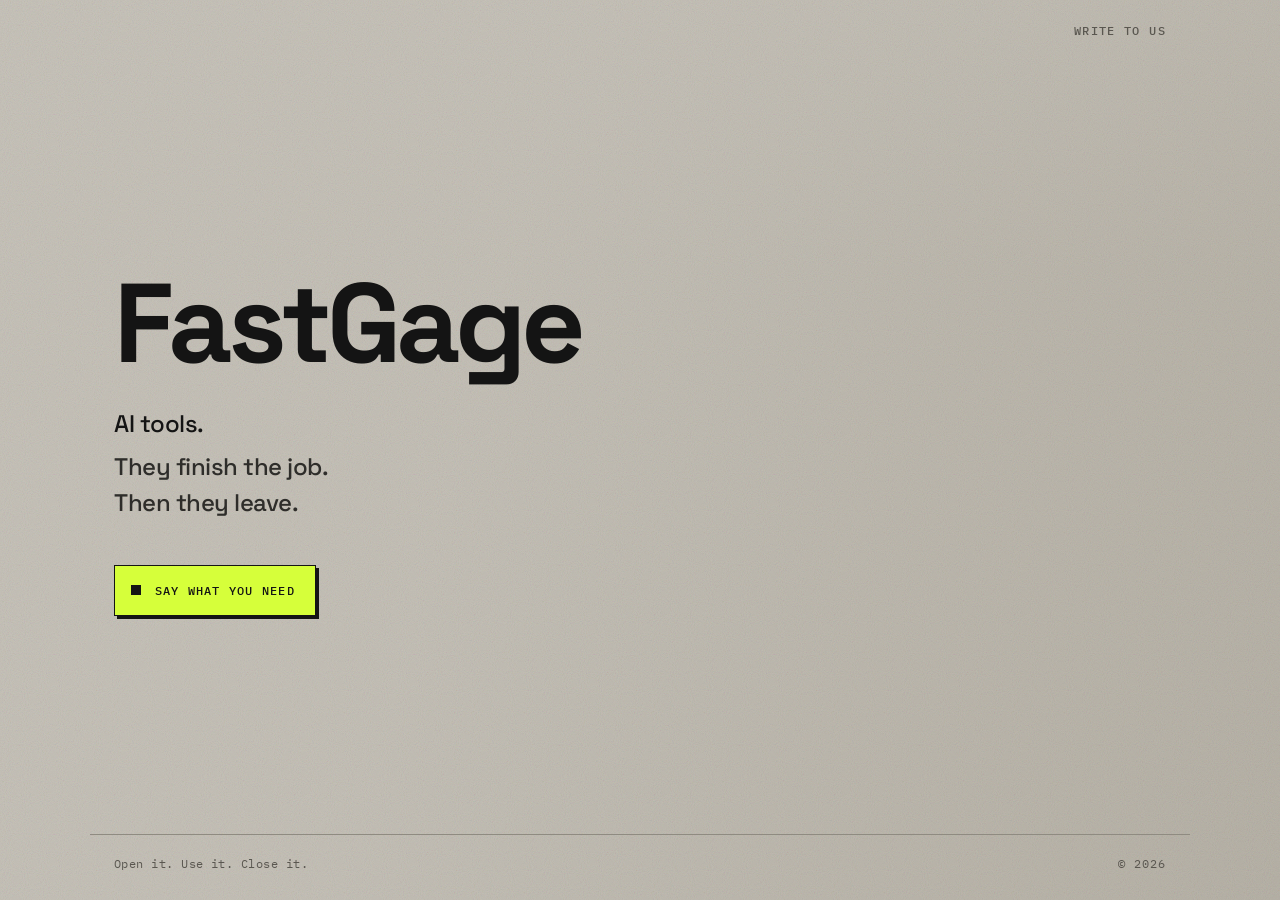
==== index.html @ d04b314b "Launch FastGage studio site for GitHub Pages. Co-authored-by: Cursor <cursoragent@cursor.com>" ====
<!DOCTYPE html>
<html lang="en">
<head>
  <meta charset="UTF-8">
  <meta name="viewport" content="width=device-width, initial-scale=1.0">
  <title>FastGage</title>
  <meta name="description" content="FastGage — AI tools that finish the job, then leave.">
  <link rel="preconnect" href="https://fonts.googleapis.com">
  <link rel="preconnect" href="https://fonts.gstatic.com" crossorigin>
  <link href="https://fonts.googleapis.com/css2?family=IBM+Plex+Mono:wght@400;500&family=Space+Grotesk:wght@500;600;700&display=swap" rel="stylesheet">
  <link rel="stylesheet" href="style.css">
</head>
<body class="home">
  <div class="hero-plane" aria-hidden="true">
    <img
      src="https://images.unsplash.com/photo-1504917595217-d4dc5ebe6122?auto=format&fit=crop&w=2000&q=80"
      alt=""
      width="2000"
      height="1333"
    >
  </div>
  <div class="grain" aria-hidden="true"></div>

  <header class="top">
    <a class="mail" href="mailto:hello@fastgage.co">Write to us</a>
  </header>

  <main class="stage">
    <h1 class="brand-hero" aria-label="FastGage">FastGage</h1>
    <p class="line">AI tools.</p>
    <p class="line sub">They finish the job. Then they leave.</p>
    <a class="action" href="mailto:hello@fastgage.co">
      <span class="action-mark" aria-hidden="true"></span>
      Say what you need
    </a>
  </main>

  <footer class="foot">
    <p>Open it. Use it. Close it.</p>
    <span class="year">&copy; 2026</span>
  </footer>
</body>
</html>
---- style.css ----
:root {
  --bg: #c9c5bc;
  --bg-deep: #b8b3a8;
  --ink: #141414;
  --ink-soft: #2e2d2a;
  --muted: #5a5750;
  --line: #8f8b81;
  --fluoro: #d6ff3a;
  --fluoro-ink: #141414;
  --max: 1100px;
  --display: "Space Grotesk", "Avenir Next", "Segoe UI", sans-serif;
  --mono: "IBM Plex Mono", "SF Mono", Consolas, monospace;
}

* { box-sizing: border-box; }

html { scroll-behavior: smooth; }

body {
  margin: 0;
  min-height: 100vh;
  background: var(--bg);
  color: var(--ink);
  font-family: var(--display);
  font-size: 17px;
  line-height: 1.5;
  -webkit-font-smoothing: antialiased;
  position: relative;
}

/* ---------- home: bleached workshop plane (industrial light) ---------- */
.home {
  display: flex;
  flex-direction: column;
  min-height: 100vh;
}

.hero-plane {
  position: fixed;
  inset: 0;
  z-index: -2;
  overflow: hidden;
  background: var(--bg-deep);
}

.hero-plane img {
  width: 100%;
  height: 100%;
  object-fit: cover;
  object-position: center 35%;
  display: block;
  filter: grayscale(0.55) contrast(0.95) brightness(1.35) saturate(0.4);
  transform: scale(1.04);
  animation: slow-push 28s ease-in-out infinite alternate;
}

.hero-plane::after {
  content: "";
  position: absolute;
  inset: 0;
  background:
    linear-gradient(105deg, rgba(201, 197, 188, 0.92) 0%, rgba(201, 197, 188, 0.78) 38%, rgba(201, 197, 188, 0.35) 68%, rgba(184, 179, 168, 0.45) 100%),
    linear-gradient(180deg, rgba(201, 197, 188, 0.4) 0%, transparent 30%, rgba(184, 179, 168, 0.55) 100%);
  pointer-events: none;
}

@keyframes slow-push {
  from { transform: scale(1.04) translate(0, 0); }
  to { transform: scale(1.09) translate(-1%, 0.5%); }
}

.grain {
  position: fixed;
  inset: 0;
  z-index: -1;
  opacity: 0.2;
  pointer-events: none;
  mix-blend-mode: multiply;
  background-image: url("data:image/svg+xml,%3Csvg viewBox='0 0 200 200' xmlns='http://www.w3.org/2000/svg'%3E%3Cfilter id='n'%3E%3CfeTurbulence type='fractalNoise' baseFrequency='0.85' numOctaves='4' stitchTiles='stitch'/%3E%3C/filter%3E%3Crect width='100%25' height='100%25' filter='url(%23n)'/%3E%3C/svg%3E");
  background-size: 180px 180px;
  animation: grain-shift 8s steps(6) infinite;
}

@keyframes grain-shift {
  0% { transform: translate(0, 0); }
  25% { transform: translate(-1.5%, 1%); }
  50% { transform: translate(1%, -1.5%); }
  75% { transform: translate(-0.5%, 0.5%); }
  100% { transform: translate(0, 0); }
}

a { color: inherit; }

/* ---------- home top ---------- */
.top {
  max-width: var(--max);
  margin: 0 auto;
  width: 100%;
  padding: 1.35rem 1.5rem 0;
  display: flex;
  justify-content: flex-end;
}

.mail {
  font-family: var(--mono);
  font-size: 0.72rem;
  font-weight: 500;
  letter-spacing: 0.12em;
  text-transform: uppercase;
  text-decoration: none;
  color: var(--muted);
  border-bottom: 1px solid transparent;
  transition: color 0.2s, border-color 0.2s;
  opacity: 0;
  animation: rise 0.7s ease 0.15s forwards;
}

.mail:hover {
  color: var(--ink);
  border-color: var(--ink);
}

/* ---------- home stage ---------- */
.stage {
  max-width: var(--max);
  margin: 0 auto;
  width: 100%;
  padding: 4rem 1.5rem 3rem;
  flex: 1;
  display: flex;
  flex-direction: column;
  justify-content: center;
}

.brand-hero {
  margin: 0 0 2rem;
  font-size: clamp(3.6rem, 11vw, 7rem);
  font-weight: 700;
  letter-spacing: -0.045em;
  line-height: 0.9;
  color: var(--ink);
  opacity: 0;
  animation: rise 0.8s ease 0.05s forwards;
}

.line {
  margin: 0;
  font-size: clamp(1.15rem, 2.4vw, 1.5rem);
  font-weight: 500;
  letter-spacing: -0.02em;
  color: var(--ink);
  max-width: 18ch;
  opacity: 0;
  animation: rise 0.75s ease 0.28s forwards;
}

.line.sub {
  margin-top: 0.4rem;
  color: var(--ink-soft);
  animation-delay: 0.4s;
}

.action {
  margin-top: 2.75rem;
  display: inline-flex;
  align-items: center;
  gap: 0.85rem;
  align-self: flex-start;
  text-decoration: none;
  font-family: var(--mono);
  font-size: 0.78rem;
  font-weight: 500;
  letter-spacing: 0.1em;
  text-transform: uppercase;
  color: var(--fluoro-ink);
  background: var(--fluoro);
  padding: 0.95rem 1.25rem 0.95rem 1rem;
  border: 1px solid var(--ink);
  box-shadow: 3px 3px 0 var(--ink);
  transition: transform 0.18s ease, box-shadow 0.18s ease;
  opacity: 0;
  animation: rise 0.75s ease 0.55s forwards;
}

.action:hover {
  transform: translate(-2px, -2px);
  box-shadow: 5px 5px 0 var(--ink);
}

.action:active {
  transform: translate(1px, 1px);
  box-shadow: 1px 1px 0 var(--ink);
}

.action-mark {
  width: 10px;
  height: 10px;
  background: var(--fluoro-ink);
  flex-shrink: 0;
  animation: blink 1.6s steps(1) infinite;
}

@keyframes blink {
  0%, 100% { opacity: 1; }
  50% { opacity: 0; }
}

@keyframes rise {
  from {
    opacity: 0;
    transform: translateY(14px);
  }
  to {
    opacity: 1;
    transform: translateY(0);
  }
}

/* ---------- home footer ---------- */
.foot {
  max-width: var(--max);
  margin: 0 auto;
  width: 100%;
  padding: 1.25rem 1.5rem 1.75rem;
  display: flex;
  justify-content: space-between;
  align-items: baseline;
  gap: 1rem;
  flex-wrap: wrap;
  border-top: 1px solid var(--line);
  opacity: 0;
  animation: rise 0.7s ease 0.7s forwards;
}

.foot p {
  margin: 0;
  font-family: var(--mono);
  font-size: 0.72rem;
  letter-spacing: 0.04em;
  color: var(--muted);
  max-width: 42ch;
}

.foot .year {
  font-family: var(--mono);
  font-size: 0.72rem;
  color: var(--muted);
  letter-spacing: 0.08em;
}

/* ---------- utility / prose pages ---------- */
body:not(.home) {
  display: flex;
  flex-direction: column;
  min-height: 100vh;
}

body:not(.home)::before {
  content: "";
  position: fixed;
  inset: 0;
  z-index: -2;
  background:
    linear-gradient(165deg, #d2cec5 0%, var(--bg) 42%, var(--bg-deep) 100%),
    repeating-linear-gradient(
      90deg,
      transparent 0,
      transparent 47px,
      #00000006 47px,
      #00000006 48px
    );
  pointer-events: none;
}

body:not(.home) .grain {
  opacity: 0.16;
}

.site-bar {
  max-width: var(--max);
  margin: 0 auto;
  width: 100%;
  padding: 1.25rem 1.5rem;
  display: flex;
  justify-content: space-between;
  align-items: center;
  border-bottom: 1px solid var(--line);
}

.site-bar .brand {
  font-family: var(--display);
  font-weight: 700;
  font-size: 1.15rem;
  letter-spacing: -0.03em;
  text-decoration: none;
  color: var(--ink);
}

.site-bar nav {
  display: flex;
  gap: 1.25rem;
  align-items: center;
}

.site-bar nav a {
  font-family: var(--mono);
  font-size: 0.7rem;
  letter-spacing: 0.1em;
  text-transform: uppercase;
  text-decoration: none;
  color: var(--muted);
}

.site-bar nav a:hover { color: var(--ink); }

.site-bar nav a.cta {
  background: var(--fluoro);
  color: var(--fluoro-ink);
  padding: 0.5rem 0.75rem;
  border: 1px solid var(--ink);
}

main.page {
  max-width: 720px;
  width: 100%;
  margin: 0 auto;
  padding: 3rem 1.5rem 4rem;
  flex: 1;
}

.prose h1 {
  margin: 0 0 0.5rem;
  font-size: clamp(2rem, 4vw, 2.75rem);
  letter-spacing: -0.035em;
  line-height: 1.05;
  font-weight: 700;
  color: var(--ink);
}

.prose .kicker {
  font-family: var(--mono);
  font-size: 0.68rem;
  letter-spacing: 0.14em;
  text-transform: uppercase;
  color: var(--muted);
  margin: 0 0 0.75rem;
}

.prose .meta {
  font-family: var(--mono);
  font-size: 0.75rem;
  color: var(--muted);
  margin: 0 0 2rem;
}

.prose h2 {
  margin: 2.25rem 0 0.75rem;
  font-size: 1.15rem;
  letter-spacing: -0.02em;
  font-weight: 600;
  color: var(--ink);
}

.prose p,
.prose li {
  color: var(--ink-soft);
  margin: 0 0 1rem;
}

.prose ul {
  padding-left: 1.15rem;
  margin: 0 0 1rem;
}

.prose li { margin-bottom: 0.45rem; }
.prose li strong { color: var(--ink); font-weight: 600; }
.prose a { color: var(--ink); text-decoration-thickness: 1px; text-underline-offset: 3px; }
.prose a:hover { background: var(--fluoro); }

.page-foot {
  max-width: var(--max);
  margin: 0 auto;
  width: 100%;
  padding: 1.25rem 1.5rem 1.75rem;
  border-top: 1px solid var(--line);
  display: flex;
  justify-content: space-between;
  gap: 1rem;
  flex-wrap: wrap;
  font-family: var(--mono);
  font-size: 0.7rem;
  letter-spacing: 0.06em;
  color: var(--muted);
}

.page-foot a {
  color: var(--muted);
  text-decoration: none;
  margin-left: 1rem;
}

.page-foot a:hover { color: var(--ink); }

.page-foot .foot-brand {
  font-family: var(--display);
  font-weight: 700;
  letter-spacing: -0.02em;
  color: var(--ink);
  text-transform: none;
  font-size: 0.9rem;
}

.lean-hero {
  padding: 2rem 0 1rem;
}

.lean-hero .kicker {
  font-family: var(--mono);
  font-size: 0.68rem;
  letter-spacing: 0.14em;
  text-transform: uppercase;
  color: var(--muted);
  margin: 0 0 0.75rem;
}

.lean-hero h1 {
  margin: 0 0 1rem;
  font-size: clamp(2.2rem, 5vw, 3.2rem);
  letter-spacing: -0.04em;
  line-height: 1.05;
  color: var(--ink);
}

.lean-hero p {
  margin: 0 0 1.75rem;
  color: var(--ink-soft);
  max-width: 36ch;
  font-size: 1.1rem;
}

.lean-hero .action,
body:not(.home) .action {
  margin-top: 0;
  color: var(--fluoro-ink);
}

/* ---------- responsive ---------- */
@media (max-width: 720px) {
  .stage {
    padding: 3rem 1.5rem 2.5rem;
  }

  .brand-hero {
    margin-bottom: 1.5rem;
  }

  .action {
    margin-top: 2rem;
  }

  .site-bar {
    flex-wrap: wrap;
    gap: 0.75rem;
  }

  .site-bar nav {
    gap: 0.85rem;
  }

  .hero-plane::after {
    background:
      linear-gradient(180deg, rgba(201, 197, 188, 0.88) 0%, rgba(201, 197, 188, 0.7) 45%, rgba(184, 179, 168, 0.5) 100%);
  }
}

@media (prefers-reduced-motion: reduce) {
  .grain,
  .hero-plane img,
  .action-mark,
  .mail,
  .brand-hero,
  .line,
  .action,
  .foot {
    animation: none !important;
    opacity: 1 !important;
    transform: none !important;
  }
}
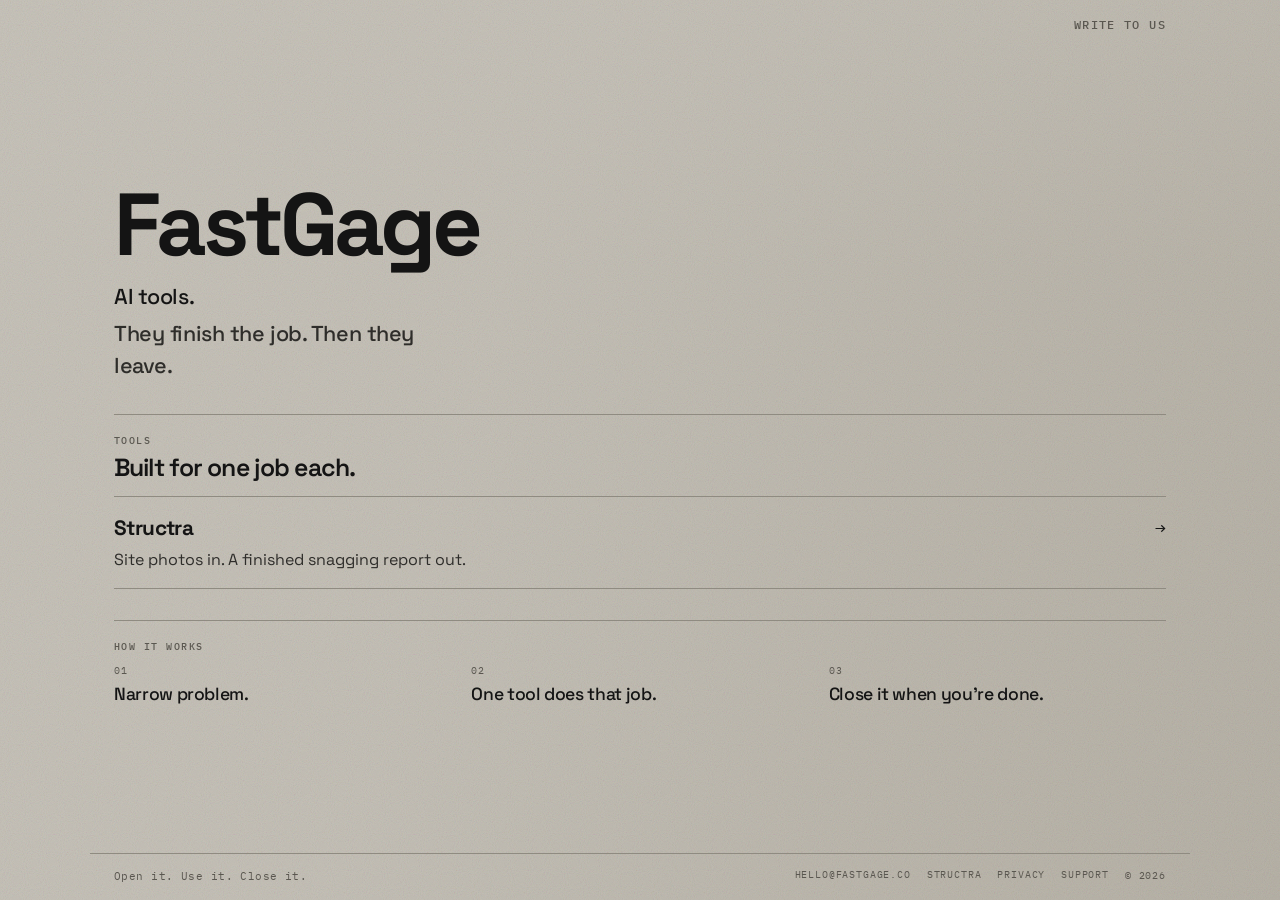
==== commit 6aaf75a3: "Expand FastGage home into a single-viewport studio page. Add Tools and How it works without scrollin" ====
--- a/index.html
+++ b/index.html
@@ -22,22 +22,61 @@
   <div class="grain" aria-hidden="true"></div>
 
   <header class="top">
-    <a class="mail" href="mailto:hello@fastgage.co">Write to us</a>
+    <nav class="top-nav" aria-label="Primary">
+      <a href="mailto:hello@fastgage.co">Write to us</a>
+    </nav>
   </header>
 
-  <main class="stage">
-    <h1 class="brand-hero" aria-label="FastGage">FastGage</h1>
-    <p class="line">AI tools.</p>
-    <p class="line sub">They finish the job. Then they leave.</p>
-    <a class="action" href="mailto:hello@fastgage.co">
-      <span class="action-mark" aria-hidden="true"></span>
-      Say what you need
-    </a>
+  <main class="frame">
+    <section class="intro" aria-label="Introduction">
+      <h1 class="brand-hero" aria-label="FastGage">FastGage</h1>
+      <p class="line">AI tools.</p>
+      <p class="line sub">They finish the job. Then they leave.</p>
+    </section>
+
+    <section class="panel" aria-labelledby="tools-heading">
+      <div class="panel-head">
+        <p class="band-kicker">Tools</p>
+        <h2 id="tools-heading" class="band-title">Built for one job each.</h2>
+      </div>
+      <a class="tool-row" href="structra/">
+        <div class="tool-copy">
+          <span class="tool-name">Structra</span>
+          <span class="tool-desc">Site photos in. A finished snagging report out.</span>
+        </div>
+        <span class="tool-go" aria-hidden="true">→</span>
+      </a>
+    </section>
+
+    <section class="how" aria-labelledby="how-heading">
+      <p class="band-kicker">How it works</p>
+      <h2 id="how-heading" class="visually-hidden">How FastGage works</h2>
+      <ol class="how-list">
+        <li>
+          <span class="how-index">01</span>
+          <span class="how-text">Narrow problem.</span>
+        </li>
+        <li>
+          <span class="how-index">02</span>
+          <span class="how-text">One tool does that job.</span>
+        </li>
+        <li>
+          <span class="how-index">03</span>
+          <span class="how-text">Close it when you’re done.</span>
+        </li>
+      </ol>
+    </section>
   </main>
 
-  <footer class="foot">
-    <p>Open it. Use it. Close it.</p>
-    <span class="year">&copy; 2026</span>
+  <footer class="foot foot-rich">
+    <p class="foot-tag">Open it. Use it. Close it.</p>
+    <div class="foot-links">
+      <a href="mailto:hello@fastgage.co">hello@fastgage.co</a>
+      <a href="structra/">Structra</a>
+      <a href="structra/privacy/">Privacy</a>
+      <a href="structra/support/">Support</a>
+      <span class="year">&copy; 2026</span>
+    </div>
   </footer>
 </body>
 </html>
--- a/style.css
+++ b/style.css
@@ -29,10 +29,19 @@
 }
 
 /* ---------- home: bleached workshop plane (industrial light) ---------- */
+html:has(body.home) {
+  height: 100%;
+  overflow: hidden;
+}
+
 .home {
   display: flex;
   flex-direction: column;
-  min-height: 100vh;
+  height: 100vh;
+  height: 100dvh;
+  max-height: 100vh;
+  max-height: 100dvh;
+  overflow: hidden;
 }
 
 .hero-plane {
@@ -96,12 +105,21 @@
   max-width: var(--max);
   margin: 0 auto;
   width: 100%;
-  padding: 1.35rem 1.5rem 0;
+  flex-shrink: 0;
+  padding: 1rem 1.5rem 0;
   display: flex;
   justify-content: flex-end;
 }
 
-.mail {
+.top-nav {
+  display: flex;
+  align-items: center;
+  gap: 1.35rem;
+  opacity: 0;
+  animation: rise 0.7s ease 0.15s forwards;
+}
+
+.top-nav a {
   font-family: var(--mono);
   font-size: 0.72rem;
   font-weight: 500;
@@ -111,8 +129,23 @@
   color: var(--muted);
   border-bottom: 1px solid transparent;
   transition: color 0.2s, border-color 0.2s;
-  opacity: 0;
-  animation: rise 0.7s ease 0.15s forwards;
+}
+
+.top-nav a:hover {
+  color: var(--ink);
+  border-color: var(--ink);
+}
+
+.mail {
+  font-family: var(--mono);
+  font-size: 0.72rem;
+  font-weight: 500;
+  letter-spacing: 0.12em;
+  text-transform: uppercase;
+  text-decoration: none;
+  color: var(--muted);
+  border-bottom: 1px solid transparent;
+  transition: color 0.2s, border-color 0.2s;
 }
 
 .mail:hover {
@@ -120,21 +153,28 @@
   border-color: var(--ink);
 }
 
-/* ---------- home stage ---------- */
-.stage {
+/* ---------- home frame (single viewport) ---------- */
+.frame {
   max-width: var(--max);
   margin: 0 auto;
   width: 100%;
-  padding: 4rem 1.5rem 3rem;
   flex: 1;
+  min-height: 0;
+  padding: 0.75rem 1.5rem 0.5rem;
   display: flex;
   flex-direction: column;
   justify-content: center;
+  gap: clamp(1rem, 3.5vh, 2.25rem);
+}
+
+.intro {
+  display: flex;
+  flex-direction: column;
 }
 
 .brand-hero {
-  margin: 0 0 2rem;
-  font-size: clamp(3.6rem, 11vw, 7rem);
+  margin: 0 0 clamp(0.65rem, 1.8vh, 1.35rem);
+  font-size: clamp(2.6rem, 8vw, 5.5rem);
   font-weight: 700;
   letter-spacing: -0.045em;
   line-height: 0.9;
@@ -145,17 +185,17 @@
 
 .line {
   margin: 0;
-  font-size: clamp(1.15rem, 2.4vw, 1.5rem);
+  font-size: clamp(1rem, 2vw, 1.35rem);
   font-weight: 500;
   letter-spacing: -0.02em;
   color: var(--ink);
-  max-width: 18ch;
+  max-width: 22ch;
   opacity: 0;
   animation: rise 0.75s ease 0.28s forwards;
 }
 
 .line.sub {
-  margin-top: 0.4rem;
+  margin-top: 0.3rem;
   color: var(--ink-soft);
   animation-delay: 0.4s;
 }
@@ -216,34 +256,183 @@
   }
 }
 
+/* ---------- home panels (fit in one viewport) ---------- */
+.panel {
+  border-top: 1px solid var(--line);
+  padding-top: clamp(0.75rem, 2vh, 1.25rem);
+}
+
+.panel-head {
+  margin-bottom: clamp(0.5rem, 1.5vh, 0.9rem);
+}
+
+.band-kicker {
+  margin: 0 0 0.35rem;
+  font-family: var(--mono);
+  font-size: 0.65rem;
+  font-weight: 500;
+  letter-spacing: 0.14em;
+  text-transform: uppercase;
+  color: var(--muted);
+}
+
+.band-title {
+  margin: 0;
+  font-size: clamp(1.15rem, 2.4vw, 1.55rem);
+  font-weight: 600;
+  letter-spacing: -0.035em;
+  line-height: 1.15;
+  color: var(--ink);
+  max-width: 20ch;
+}
+
+.tool-row {
+  display: flex;
+  align-items: baseline;
+  justify-content: space-between;
+  gap: 1rem;
+  padding: clamp(0.7rem, 1.8vh, 1rem) 0;
+  border-top: 1px solid var(--line);
+  border-bottom: 1px solid var(--line);
+  text-decoration: none;
+  color: inherit;
+  transition: background 0.18s ease, padding 0.18s ease;
+}
+
+.tool-row:hover {
+  background: rgba(214, 255, 58, 0.28);
+  padding-left: 0.65rem;
+  padding-right: 0.65rem;
+}
+
+.tool-copy {
+  display: flex;
+  flex-direction: column;
+  gap: 0.2rem;
+  min-width: 0;
+}
+
+.tool-name {
+  font-size: clamp(1.1rem, 2vw, 1.3rem);
+  font-weight: 700;
+  letter-spacing: -0.03em;
+  color: var(--ink);
+}
+
+.tool-desc {
+  font-size: clamp(0.9rem, 1.6vw, 1rem);
+  color: var(--ink-soft);
+  max-width: 36ch;
+}
+
+.tool-go {
+  font-family: var(--mono);
+  font-size: 1.15rem;
+  color: var(--ink);
+  flex-shrink: 0;
+}
+
+.how {
+  border-top: 1px solid var(--line);
+  padding-top: clamp(0.75rem, 2vh, 1.25rem);
+}
+
+.how-list {
+  list-style: none;
+  margin: 0.55rem 0 0;
+  padding: 0;
+  display: grid;
+  grid-template-columns: repeat(3, minmax(0, 1fr));
+  gap: 0.75rem 1.25rem;
+}
+
+.how-list li {
+  display: flex;
+  flex-direction: column;
+  gap: 0.25rem;
+  min-width: 0;
+}
+
+.how-index {
+  font-family: var(--mono);
+  font-size: 0.65rem;
+  letter-spacing: 0.1em;
+  color: var(--muted);
+}
+
+.how-text {
+  font-size: clamp(0.92rem, 1.6vw, 1.1rem);
+  font-weight: 500;
+  letter-spacing: -0.02em;
+  color: var(--ink);
+  line-height: 1.3;
+}
+
+.visually-hidden {
+  position: absolute;
+  width: 1px;
+  height: 1px;
+  padding: 0;
+  margin: -1px;
+  overflow: hidden;
+  clip: rect(0, 0, 0, 0);
+  white-space: nowrap;
+  border: 0;
+}
+
 /* ---------- home footer ---------- */
 .foot {
   max-width: var(--max);
   margin: 0 auto;
   width: 100%;
-  padding: 1.25rem 1.5rem 1.75rem;
+  flex-shrink: 0;
+  padding: 0.85rem 1.5rem 1rem;
   display: flex;
   justify-content: space-between;
-  align-items: baseline;
-  gap: 1rem;
+  align-items: center;
+  gap: 0.75rem 1.25rem;
   flex-wrap: wrap;
   border-top: 1px solid var(--line);
-  opacity: 0;
-  animation: rise 0.7s ease 0.7s forwards;
-}
-
-.foot p {
+}
+
+.foot-rich {
+  align-items: center;
+}
+
+.foot-tag {
   margin: 0;
   font-family: var(--mono);
-  font-size: 0.72rem;
+  font-size: 0.68rem;
   letter-spacing: 0.04em;
   color: var(--muted);
-  max-width: 42ch;
+}
+
+.foot-links {
+  display: flex;
+  flex-wrap: wrap;
+  align-items: center;
+  gap: 0.65rem 1rem;
+  font-family: var(--mono);
+  font-size: 0.65rem;
+  letter-spacing: 0.08em;
+  text-transform: uppercase;
+}
+
+.foot-links a {
+  color: var(--muted);
+  text-decoration: none;
+  border-bottom: 1px solid transparent;
+  transition: color 0.2s, border-color 0.2s;
+}
+
+.foot-links a:hover {
+  color: var(--ink);
+  border-color: var(--ink);
 }
 
 .foot .year {
   font-family: var(--mono);
-  font-size: 0.72rem;
+  font-size: 0.65rem;
   color: var(--muted);
   letter-spacing: 0.08em;
 }
@@ -446,12 +635,37 @@
 
 /* ---------- responsive ---------- */
 @media (max-width: 720px) {
-  .stage {
-    padding: 3rem 1.5rem 2.5rem;
+  .home {
+    height: 100svh;
+    max-height: 100svh;
+  }
+
+  .frame {
+    gap: 0.85rem;
+    padding: 0.5rem 1.25rem 0.35rem;
   }
 
   .brand-hero {
-    margin-bottom: 1.5rem;
+    font-size: clamp(2.4rem, 12vw, 3.4rem);
+  }
+
+  .how-list {
+    grid-template-columns: 1fr;
+    gap: 0.45rem;
+  }
+
+  .how-list li {
+    flex-direction: row;
+    align-items: baseline;
+    gap: 0.65rem;
+  }
+
+  .foot {
+    padding: 0.7rem 1.25rem 0.85rem;
+  }
+
+  .foot-tag {
+    display: none;
   }
 
   .action {
@@ -470,6 +684,25 @@
   .hero-plane::after {
     background:
       linear-gradient(180deg, rgba(201, 197, 188, 0.88) 0%, rgba(201, 197, 188, 0.7) 45%, rgba(184, 179, 168, 0.5) 100%);
+  }
+}
+
+@media (max-height: 700px) {
+  .brand-hero {
+    font-size: clamp(2.2rem, 7vh, 3.6rem);
+  }
+
+  .band-title {
+    font-size: 1.1rem;
+  }
+
+  .how-list {
+    grid-template-columns: repeat(3, minmax(0, 1fr));
+  }
+
+  .how-list li {
+    flex-direction: column;
+    gap: 0.2rem;
   }
 }
 
@@ -477,6 +710,7 @@
   .grain,
   .hero-plane img,
   .action-mark,
+  .top-nav,
   .mail,
   .brand-hero,
   .line,
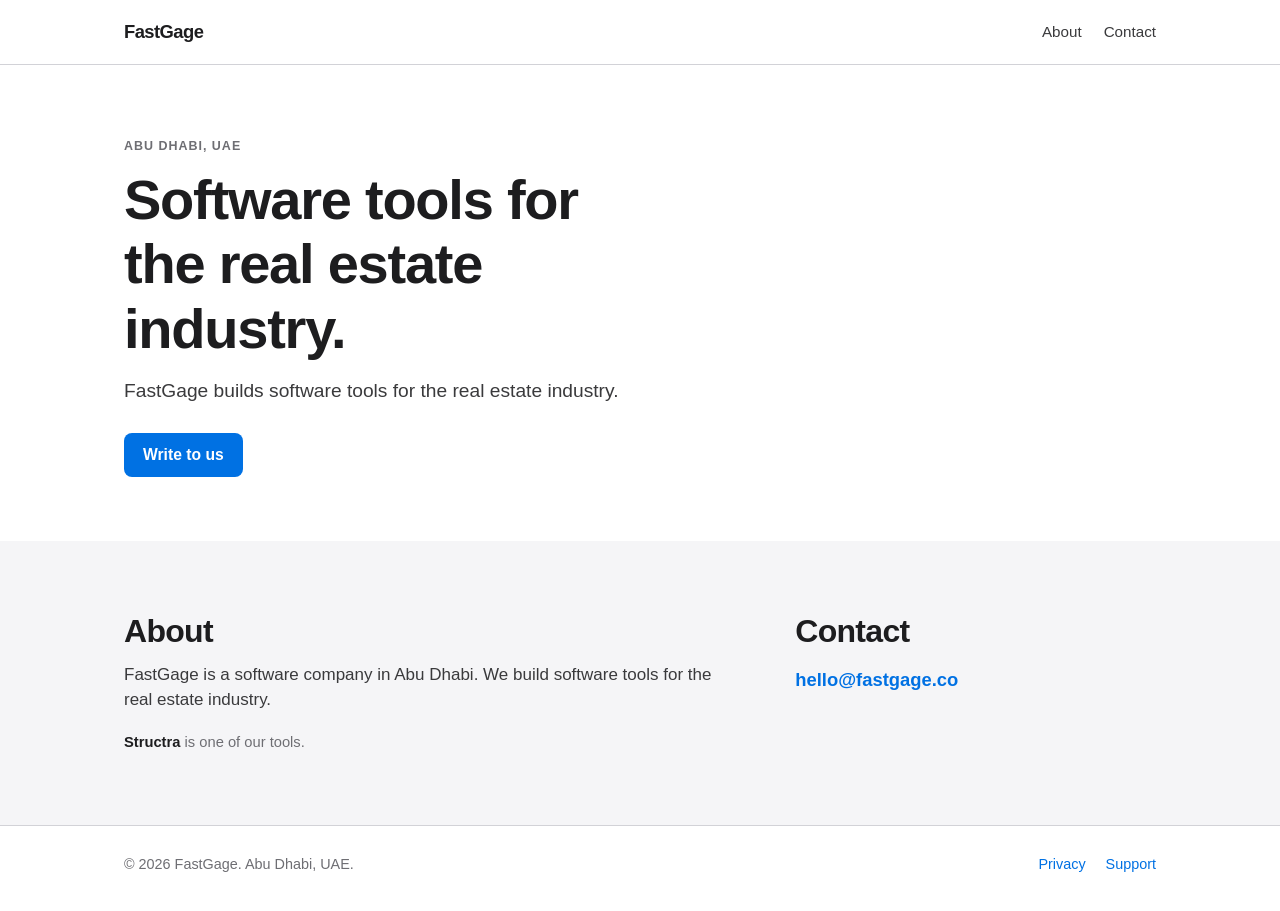
==== commit fa5610a7: "Turn the homepage into a company page for real estate software. The LinkedIn site needs a plain Fast" ====
--- a/index.html
+++ b/index.html
@@ -3,79 +3,67 @@
 <head>
   <meta charset="UTF-8">
   <meta name="viewport" content="width=device-width, initial-scale=1.0">
-  <title>FastGage</title>
-  <meta name="description" content="FastGage — AI tools that finish the job, then leave.">
-  <link rel="preconnect" href="https://fonts.googleapis.com">
-  <link rel="preconnect" href="https://fonts.gstatic.com" crossorigin>
-  <link href="https://fonts.googleapis.com/css2?family=IBM+Plex+Mono:wght@400;500&family=Space+Grotesk:wght@500;600;700&display=swap" rel="stylesheet">
+  <title>FastGage — software for the real estate industry</title>
+  <meta name="description" content="FastGage builds software tools for the real estate industry. Based in Abu Dhabi.">
+  <meta name="theme-color" content="#ffffff">
+  <link rel="canonical" href="https://www.fastgage.co/">
+
+  <meta property="og:type" content="website">
+  <meta property="og:site_name" content="FastGage">
+  <meta property="og:url" content="https://www.fastgage.co/">
+  <meta property="og:title" content="FastGage — software for the real estate industry">
+  <meta property="og:description" content="FastGage builds software tools for the real estate industry. Based in Abu Dhabi.">
+  <meta name="twitter:card" content="summary">
+  <meta name="twitter:title" content="FastGage — software for the real estate industry">
+  <meta name="twitter:description" content="FastGage builds software tools for the real estate industry. Based in Abu Dhabi.">
+
   <link rel="stylesheet" href="style.css">
 </head>
-<body class="home">
-  <div class="hero-plane" aria-hidden="true">
-    <img
-      src="https://images.unsplash.com/photo-1504917595217-d4dc5ebe6122?auto=format&fit=crop&w=2000&q=80"
-      alt=""
-      width="2000"
-      height="1333"
-    >
-  </div>
-  <div class="grain" aria-hidden="true"></div>
-
-  <header class="top">
-    <nav class="top-nav" aria-label="Primary">
-      <a href="mailto:hello@fastgage.co">Write to us</a>
-    </nav>
+<body>
+  <header class="nav">
+    <div class="wrap nav-inner">
+      <a class="logo" href="/">FastGage</a>
+      <nav aria-label="Primary">
+        <a href="#about">About</a>
+        <a href="#contact">Contact</a>
+      </nav>
+    </div>
   </header>
 
-  <main class="frame">
-    <section class="intro" aria-label="Introduction">
-      <h1 class="brand-hero" aria-label="FastGage">FastGage</h1>
-      <p class="line">AI tools.</p>
-      <p class="line sub">They finish the job. Then they leave.</p>
+  <main>
+    <section class="hero">
+      <div class="wrap">
+        <p class="eyebrow">Abu Dhabi, UAE</p>
+        <h1>Software tools for the real estate industry.</h1>
+        <p class="lede">FastGage builds software tools for the real estate industry.</p>
+        <div class="cta-row">
+          <a class="btn btn-primary" href="mailto:hello@fastgage.co">Write to us</a>
+        </div>
+      </div>
     </section>
 
-    <section class="panel" aria-labelledby="tools-heading">
-      <div class="panel-head">
-        <p class="band-kicker">Tools</p>
-        <h2 id="tools-heading" class="band-title">Built for one job each.</h2>
+    <section class="band" id="about" aria-labelledby="about-heading">
+      <div class="wrap split">
+        <div>
+          <h2 id="about-heading">About</h2>
+          <p>FastGage is a software company in Abu Dhabi. We build software tools for the real estate industry.</p>
+          <p class="aside"><a href="structra/">Structra</a> is one of our tools.</p>
+        </div>
+        <div id="contact">
+          <h2>Contact</h2>
+          <a class="mail" href="mailto:hello@fastgage.co">hello@fastgage.co</a>
+        </div>
       </div>
-      <a class="tool-row" href="structra/">
-        <div class="tool-copy">
-          <span class="tool-name">Structra</span>
-          <span class="tool-desc">Site photos in. A finished snagging report out.</span>
-        </div>
-        <span class="tool-go" aria-hidden="true">→</span>
-      </a>
-    </section>
-
-    <section class="how" aria-labelledby="how-heading">
-      <p class="band-kicker">How it works</p>
-      <h2 id="how-heading" class="visually-hidden">How FastGage works</h2>
-      <ol class="how-list">
-        <li>
-          <span class="how-index">01</span>
-          <span class="how-text">Narrow problem.</span>
-        </li>
-        <li>
-          <span class="how-index">02</span>
-          <span class="how-text">One tool does that job.</span>
-        </li>
-        <li>
-          <span class="how-index">03</span>
-          <span class="how-text">Close it when you’re done.</span>
-        </li>
-      </ol>
     </section>
   </main>
 
-  <footer class="foot foot-rich">
-    <p class="foot-tag">Open it. Use it. Close it.</p>
-    <div class="foot-links">
-      <a href="mailto:hello@fastgage.co">hello@fastgage.co</a>
-      <a href="structra/">Structra</a>
-      <a href="structra/privacy/">Privacy</a>
-      <a href="structra/support/">Support</a>
-      <span class="year">&copy; 2026</span>
+  <footer class="site-foot">
+    <div class="wrap foot-inner">
+      <p>&copy; 2026 FastGage. Abu Dhabi, UAE.</p>
+      <nav aria-label="Footer">
+        <a href="structra/privacy/">Privacy</a>
+        <a href="structra/support/">Support</a>
+      </nav>
     </div>
   </footer>
 </body>
--- a/style.css
+++ b/style.css
@@ -1,15 +1,14 @@
 :root {
-  --bg: #c9c5bc;
-  --bg-deep: #b8b3a8;
-  --ink: #141414;
-  --ink-soft: #2e2d2a;
-  --muted: #5a5750;
-  --line: #8f8b81;
-  --fluoro: #d6ff3a;
-  --fluoro-ink: #141414;
-  --max: 1100px;
-  --display: "Space Grotesk", "Avenir Next", "Segoe UI", sans-serif;
-  --mono: "IBM Plex Mono", "SF Mono", Consolas, monospace;
+  --bg: #ffffff;
+  --bg-soft: #f5f5f7;
+  --ink: #1d1d1f;
+  --ink-soft: #3a3a3c;
+  --muted: #6e6e73;
+  --line: #d2d2d7;
+  --tint: #0071e3;
+  --max: 1080px;
+  --sans: -apple-system, BlinkMacSystemFont, "Segoe UI", Helvetica, Arial, sans-serif;
+  --mono: var(--sans);
 }
 
 * { box-sizing: border-box; }
@@ -19,465 +18,252 @@
 body {
   margin: 0;
   min-height: 100vh;
+  display: flex;
+  flex-direction: column;
   background: var(--bg);
   color: var(--ink);
-  font-family: var(--display);
+  font-family: var(--sans);
   font-size: 17px;
   line-height: 1.5;
   -webkit-font-smoothing: antialiased;
-  position: relative;
-}
-
-/* ---------- home: bleached workshop plane (industrial light) ---------- */
-html:has(body.home) {
-  height: 100%;
-  overflow: hidden;
-}
-
-.home {
-  display: flex;
-  flex-direction: column;
-  height: 100vh;
-  height: 100dvh;
-  max-height: 100vh;
-  max-height: 100dvh;
-  overflow: hidden;
-}
-
-.hero-plane {
-  position: fixed;
-  inset: 0;
-  z-index: -2;
-  overflow: hidden;
-  background: var(--bg-deep);
-}
-
-.hero-plane img {
-  width: 100%;
-  height: 100%;
-  object-fit: cover;
-  object-position: center 35%;
-  display: block;
-  filter: grayscale(0.55) contrast(0.95) brightness(1.35) saturate(0.4);
-  transform: scale(1.04);
-  animation: slow-push 28s ease-in-out infinite alternate;
-}
-
-.hero-plane::after {
-  content: "";
-  position: absolute;
-  inset: 0;
-  background:
-    linear-gradient(105deg, rgba(201, 197, 188, 0.92) 0%, rgba(201, 197, 188, 0.78) 38%, rgba(201, 197, 188, 0.35) 68%, rgba(184, 179, 168, 0.45) 100%),
-    linear-gradient(180deg, rgba(201, 197, 188, 0.4) 0%, transparent 30%, rgba(184, 179, 168, 0.55) 100%);
-  pointer-events: none;
-}
-
-@keyframes slow-push {
-  from { transform: scale(1.04) translate(0, 0); }
-  to { transform: scale(1.09) translate(-1%, 0.5%); }
-}
-
-.grain {
-  position: fixed;
-  inset: 0;
-  z-index: -1;
-  opacity: 0.2;
-  pointer-events: none;
-  mix-blend-mode: multiply;
-  background-image: url("data:image/svg+xml,%3Csvg viewBox='0 0 200 200' xmlns='http://www.w3.org/2000/svg'%3E%3Cfilter id='n'%3E%3CfeTurbulence type='fractalNoise' baseFrequency='0.85' numOctaves='4' stitchTiles='stitch'/%3E%3C/filter%3E%3Crect width='100%25' height='100%25' filter='url(%23n)'/%3E%3C/svg%3E");
-  background-size: 180px 180px;
-  animation: grain-shift 8s steps(6) infinite;
-}
-
-@keyframes grain-shift {
-  0% { transform: translate(0, 0); }
-  25% { transform: translate(-1.5%, 1%); }
-  50% { transform: translate(1%, -1.5%); }
-  75% { transform: translate(-0.5%, 0.5%); }
-  100% { transform: translate(0, 0); }
-}
+}
+
+main { flex: 1; }
+
+img { max-width: 100%; height: auto; display: block; }
 
 a { color: inherit; }
 
-/* ---------- home top ---------- */
-.top {
+.wrap {
   max-width: var(--max);
   margin: 0 auto;
-  width: 100%;
-  flex-shrink: 0;
-  padding: 1rem 1.5rem 0;
-  display: flex;
-  justify-content: flex-end;
-}
-
-.top-nav {
-  display: flex;
-  align-items: center;
-  gap: 1.35rem;
-  opacity: 0;
-  animation: rise 0.7s ease 0.15s forwards;
-}
-
-.top-nav a {
-  font-family: var(--mono);
-  font-size: 0.72rem;
-  font-weight: 500;
-  letter-spacing: 0.12em;
-  text-transform: uppercase;
-  text-decoration: none;
-  color: var(--muted);
-  border-bottom: 1px solid transparent;
-  transition: color 0.2s, border-color 0.2s;
-}
-
-.top-nav a:hover {
-  color: var(--ink);
-  border-color: var(--ink);
-}
-
-.mail {
-  font-family: var(--mono);
-  font-size: 0.72rem;
-  font-weight: 500;
-  letter-spacing: 0.12em;
-  text-transform: uppercase;
-  text-decoration: none;
-  color: var(--muted);
-  border-bottom: 1px solid transparent;
-  transition: color 0.2s, border-color 0.2s;
-}
-
-.mail:hover {
-  color: var(--ink);
-  border-color: var(--ink);
-}
-
-/* ---------- home frame (single viewport) ---------- */
-.frame {
-  max-width: var(--max);
-  margin: 0 auto;
-  width: 100%;
-  flex: 1;
-  min-height: 0;
-  padding: 0.75rem 1.5rem 0.5rem;
-  display: flex;
-  flex-direction: column;
-  justify-content: center;
-  gap: clamp(1rem, 3.5vh, 2.25rem);
-}
-
-.intro {
-  display: flex;
-  flex-direction: column;
-}
-
-.brand-hero {
-  margin: 0 0 clamp(0.65rem, 1.8vh, 1.35rem);
-  font-size: clamp(2.6rem, 8vw, 5.5rem);
-  font-weight: 700;
-  letter-spacing: -0.045em;
-  line-height: 0.9;
-  color: var(--ink);
-  opacity: 0;
-  animation: rise 0.8s ease 0.05s forwards;
-}
-
-.line {
-  margin: 0;
-  font-size: clamp(1rem, 2vw, 1.35rem);
-  font-weight: 500;
-  letter-spacing: -0.02em;
-  color: var(--ink);
-  max-width: 22ch;
-  opacity: 0;
-  animation: rise 0.75s ease 0.28s forwards;
-}
-
-.line.sub {
-  margin-top: 0.3rem;
-  color: var(--ink-soft);
-  animation-delay: 0.4s;
-}
-
-.action {
-  margin-top: 2.75rem;
-  display: inline-flex;
-  align-items: center;
-  gap: 0.85rem;
-  align-self: flex-start;
-  text-decoration: none;
-  font-family: var(--mono);
+  padding: 0 24px;
+}
+
+h1, h2, h3 { font-weight: 650; letter-spacing: -0.022em; line-height: 1.15; }
+
+h1 {
+  margin: 0 0 16px;
+  font-size: clamp(2.4rem, 5vw, 3.5rem);
+  max-width: 16ch;
+}
+
+h2 {
+  margin: 0 0 12px;
+  font-size: clamp(1.6rem, 3vw, 2rem);
+}
+
+h3 {
+  margin: 0 0 8px;
+  font-size: 1.15rem;
+}
+
+p { margin: 0 0 12px; }
+
+.eyebrow {
+  margin: 0 0 12px;
   font-size: 0.78rem;
-  font-weight: 500;
-  letter-spacing: 0.1em;
-  text-transform: uppercase;
-  color: var(--fluoro-ink);
-  background: var(--fluoro);
-  padding: 0.95rem 1.25rem 0.95rem 1rem;
-  border: 1px solid var(--ink);
-  box-shadow: 3px 3px 0 var(--ink);
-  transition: transform 0.18s ease, box-shadow 0.18s ease;
-  opacity: 0;
-  animation: rise 0.75s ease 0.55s forwards;
-}
-
-.action:hover {
-  transform: translate(-2px, -2px);
-  box-shadow: 5px 5px 0 var(--ink);
-}
-
-.action:active {
-  transform: translate(1px, 1px);
-  box-shadow: 1px 1px 0 var(--ink);
-}
-
-.action-mark {
-  width: 10px;
-  height: 10px;
-  background: var(--fluoro-ink);
-  flex-shrink: 0;
-  animation: blink 1.6s steps(1) infinite;
-}
-
-@keyframes blink {
-  0%, 100% { opacity: 1; }
-  50% { opacity: 0; }
-}
-
-@keyframes rise {
-  from {
-    opacity: 0;
-    transform: translateY(14px);
-  }
-  to {
-    opacity: 1;
-    transform: translateY(0);
-  }
-}
-
-/* ---------- home panels (fit in one viewport) ---------- */
-.panel {
-  border-top: 1px solid var(--line);
-  padding-top: clamp(0.75rem, 2vh, 1.25rem);
-}
-
-.panel-head {
-  margin-bottom: clamp(0.5rem, 1.5vh, 0.9rem);
-}
-
-.band-kicker {
-  margin: 0 0 0.35rem;
-  font-family: var(--mono);
-  font-size: 0.65rem;
-  font-weight: 500;
-  letter-spacing: 0.14em;
-  text-transform: uppercase;
-  color: var(--muted);
-}
-
-.band-title {
-  margin: 0;
-  font-size: clamp(1.15rem, 2.4vw, 1.55rem);
-  font-weight: 600;
-  letter-spacing: -0.035em;
-  line-height: 1.15;
-  color: var(--ink);
-  max-width: 20ch;
-}
-
-.tool-row {
-  display: flex;
-  align-items: baseline;
-  justify-content: space-between;
-  gap: 1rem;
-  padding: clamp(0.7rem, 1.8vh, 1rem) 0;
-  border-top: 1px solid var(--line);
-  border-bottom: 1px solid var(--line);
-  text-decoration: none;
-  color: inherit;
-  transition: background 0.18s ease, padding 0.18s ease;
-}
-
-.tool-row:hover {
-  background: rgba(214, 255, 58, 0.28);
-  padding-left: 0.65rem;
-  padding-right: 0.65rem;
-}
-
-.tool-copy {
-  display: flex;
-  flex-direction: column;
-  gap: 0.2rem;
-  min-width: 0;
-}
-
-.tool-name {
-  font-size: clamp(1.1rem, 2vw, 1.3rem);
-  font-weight: 700;
-  letter-spacing: -0.03em;
-  color: var(--ink);
-}
-
-.tool-desc {
-  font-size: clamp(0.9rem, 1.6vw, 1rem);
-  color: var(--ink-soft);
-  max-width: 36ch;
-}
-
-.tool-go {
-  font-family: var(--mono);
-  font-size: 1.15rem;
-  color: var(--ink);
-  flex-shrink: 0;
-}
-
-.how {
-  border-top: 1px solid var(--line);
-  padding-top: clamp(0.75rem, 2vh, 1.25rem);
-}
-
-.how-list {
-  list-style: none;
-  margin: 0.55rem 0 0;
-  padding: 0;
-  display: grid;
-  grid-template-columns: repeat(3, minmax(0, 1fr));
-  gap: 0.75rem 1.25rem;
-}
-
-.how-list li {
-  display: flex;
-  flex-direction: column;
-  gap: 0.25rem;
-  min-width: 0;
-}
-
-.how-index {
-  font-family: var(--mono);
-  font-size: 0.65rem;
-  letter-spacing: 0.1em;
-  color: var(--muted);
-}
-
-.how-text {
-  font-size: clamp(0.92rem, 1.6vw, 1.1rem);
-  font-weight: 500;
-  letter-spacing: -0.02em;
-  color: var(--ink);
-  line-height: 1.3;
-}
-
-.visually-hidden {
-  position: absolute;
-  width: 1px;
-  height: 1px;
-  padding: 0;
-  margin: -1px;
-  overflow: hidden;
-  clip: rect(0, 0, 0, 0);
-  white-space: nowrap;
-  border: 0;
-}
-
-/* ---------- home footer ---------- */
-.foot {
-  max-width: var(--max);
-  margin: 0 auto;
-  width: 100%;
-  flex-shrink: 0;
-  padding: 0.85rem 1.5rem 1rem;
-  display: flex;
-  justify-content: space-between;
-  align-items: center;
-  gap: 0.75rem 1.25rem;
-  flex-wrap: wrap;
-  border-top: 1px solid var(--line);
-}
-
-.foot-rich {
-  align-items: center;
-}
-
-.foot-tag {
-  margin: 0;
-  font-family: var(--mono);
-  font-size: 0.68rem;
-  letter-spacing: 0.04em;
-  color: var(--muted);
-}
-
-.foot-links {
-  display: flex;
-  flex-wrap: wrap;
-  align-items: center;
-  gap: 0.65rem 1rem;
-  font-family: var(--mono);
-  font-size: 0.65rem;
+  font-weight: 600;
   letter-spacing: 0.08em;
   text-transform: uppercase;
-}
-
-.foot-links a {
-  color: var(--muted);
-  text-decoration: none;
-  border-bottom: 1px solid transparent;
-  transition: color 0.2s, border-color 0.2s;
-}
-
-.foot-links a:hover {
+  color: var(--muted);
+}
+
+.lede {
+  margin: 0;
+  max-width: 36rem;
+  font-size: 1.2rem;
+  line-height: 1.45;
+  color: var(--ink-soft);
+}
+
+/* ---------- header ---------- */
+
+.nav {
+  position: sticky;
+  top: 0;
+  z-index: 5;
+  background: rgba(255, 255, 255, 0.9);
+  backdrop-filter: saturate(180%) blur(16px);
+  -webkit-backdrop-filter: saturate(180%) blur(16px);
+  border-bottom: 1px solid var(--line);
+}
+
+.nav-inner {
+  display: flex;
+  align-items: center;
+  justify-content: space-between;
+  gap: 20px;
+  min-height: 64px;
+}
+
+.logo {
+  font-weight: 700;
+  font-size: 1.15rem;
+  letter-spacing: -0.03em;
+  text-decoration: none;
+}
+
+.nav nav {
+  display: flex;
+  align-items: center;
+  gap: 22px;
+}
+
+.nav nav a {
+  text-decoration: none;
+  font-size: 0.95rem;
+  color: var(--ink-soft);
+}
+
+.nav nav a:hover { color: var(--ink); }
+
+/* ---------- buttons ---------- */
+
+.cta-row {
+  display: flex;
+  flex-wrap: wrap;
+  gap: 10px;
+  margin-top: 28px;
+}
+
+.btn {
+  display: inline-flex;
+  align-items: center;
+  justify-content: center;
+  gap: 8px;
+  min-height: 44px;
+  padding: 0 18px;
+  border-radius: 8px;
+  border: 1px solid transparent;
+  font: inherit;
+  font-weight: 600;
+  font-size: 0.98rem;
+  text-decoration: none;
+}
+
+.btn svg { width: 16px; height: 16px; flex: none; }
+
+.btn-primary { background: var(--tint); color: #fff; }
+
+.btn-primary:hover { background: #0062c7; }
+
+.btn-secondary {
+  background: #fff;
+  border-color: var(--line);
   color: var(--ink);
-  border-color: var(--ink);
-}
-
-.foot .year {
-  font-family: var(--mono);
-  font-size: 0.65rem;
-  color: var(--muted);
-  letter-spacing: 0.08em;
-}
-
-/* ---------- utility / prose pages ---------- */
-body:not(.home) {
-  display: flex;
-  flex-direction: column;
-  min-height: 100vh;
-}
-
-body:not(.home)::before {
-  content: "";
-  position: fixed;
-  inset: 0;
-  z-index: -2;
-  background:
-    linear-gradient(165deg, #d2cec5 0%, var(--bg) 42%, var(--bg-deep) 100%),
-    repeating-linear-gradient(
-      90deg,
-      transparent 0,
-      transparent 47px,
-      #00000006 47px,
-      #00000006 48px
-    );
-  pointer-events: none;
-}
-
-body:not(.home) .grain {
-  opacity: 0.16;
-}
+}
+
+.btn-secondary:hover { background: var(--bg-soft); }
+
+.btn:focus-visible,
+.nav a:focus-visible,
+.aside a:focus-visible,
+.mail:focus-visible,
+.site-foot a:focus-visible,
+.site-bar a:focus-visible,
+.prose a:focus-visible,
+.action:focus-visible {
+  outline: 2px solid var(--tint);
+  outline-offset: 3px;
+}
+
+/* ---------- sections ---------- */
+
+.hero { padding: 72px 0 64px; }
+
+#about,
+#contact { scroll-margin-top: 80px; }
+
+.band {
+  background: var(--bg-soft);
+  padding: 72px 0;
+}
+
+.split {
+  display: grid;
+  gap: 40px;
+}
+
+.split p { max-width: 38rem; color: var(--ink-soft); }
+
+.split .aside {
+  margin: 18px 0 0;
+  font-size: 0.92rem;
+  color: var(--muted);
+}
+
+.split .aside a {
+  color: var(--ink);
+  font-weight: 600;
+  text-decoration: none;
+}
+
+.split .aside a:hover { text-decoration: underline; }
+
+.mail {
+  display: inline-block;
+  margin-top: 4px;
+  font-size: 1.15rem;
+  font-weight: 600;
+  color: var(--tint);
+  text-decoration: none;
+}
+
+.mail:hover { text-decoration: underline; }
+
+.site-foot {
+  border-top: 1px solid var(--line);
+  padding: 28px 0 36px;
+  color: var(--muted);
+  font-size: 0.9rem;
+}
+
+.foot-inner {
+  display: flex;
+  flex-wrap: wrap;
+  gap: 12px 28px;
+  align-items: center;
+  justify-content: space-between;
+}
+
+.site-foot p { margin: 0; }
+
+.site-foot nav {
+  display: flex;
+  flex-wrap: wrap;
+  gap: 8px 20px;
+}
+
+.site-foot a {
+  color: var(--tint);
+  text-decoration: none;
+}
+
+.site-foot a:hover { text-decoration: underline; }
+
+@media (min-width: 800px) {
+  .split { grid-template-columns: 1.4fr 0.8fr; align-items: start; }
+}
+
+/* ---------- privacy, support, 404 ---------- */
+
+.grain { display: none; }
 
 .site-bar {
   max-width: var(--max);
   margin: 0 auto;
   width: 100%;
-  padding: 1.25rem 1.5rem;
+  padding: 0 24px;
+  min-height: 64px;
   display: flex;
   justify-content: space-between;
   align-items: center;
+  gap: 16px;
   border-bottom: 1px solid var(--line);
 }
 
 .site-bar .brand {
-  font-family: var(--display);
   font-weight: 700;
   font-size: 1.15rem;
   letter-spacing: -0.03em;
@@ -487,237 +273,148 @@
 
 .site-bar nav {
   display: flex;
-  gap: 1.25rem;
-  align-items: center;
+  gap: 18px;
+  align-items: center;
+  flex-wrap: wrap;
 }
 
 .site-bar nav a {
-  font-family: var(--mono);
-  font-size: 0.7rem;
-  letter-spacing: 0.1em;
-  text-transform: uppercase;
-  text-decoration: none;
-  color: var(--muted);
+  text-decoration: none;
+  font-size: 0.95rem;
+  color: var(--ink-soft);
 }
 
 .site-bar nav a:hover { color: var(--ink); }
 
 .site-bar nav a.cta {
-  background: var(--fluoro);
-  color: var(--fluoro-ink);
-  padding: 0.5rem 0.75rem;
-  border: 1px solid var(--ink);
-}
+  background: var(--tint);
+  color: #fff;
+  padding: 8px 14px;
+  border-radius: 8px;
+  font-weight: 600;
+}
+
+.site-bar nav a.cta:hover { color: #fff; background: #0062c7; }
 
 main.page {
   max-width: 720px;
   width: 100%;
   margin: 0 auto;
-  padding: 3rem 1.5rem 4rem;
-  flex: 1;
+  padding: 48px 24px 72px;
 }
 
 .prose h1 {
-  margin: 0 0 0.5rem;
-  font-size: clamp(2rem, 4vw, 2.75rem);
-  letter-spacing: -0.035em;
-  line-height: 1.05;
-  font-weight: 700;
-  color: var(--ink);
+  margin: 0 0 8px;
+  max-width: none;
+  font-size: clamp(2rem, 4vw, 2.6rem);
 }
 
 .prose .kicker {
-  font-family: var(--mono);
-  font-size: 0.68rem;
-  letter-spacing: 0.14em;
+  margin: 0 0 10px;
+  font-size: 0.78rem;
+  font-weight: 600;
+  letter-spacing: 0.08em;
   text-transform: uppercase;
   color: var(--muted);
-  margin: 0 0 0.75rem;
 }
 
 .prose .meta {
-  font-family: var(--mono);
-  font-size: 0.75rem;
-  color: var(--muted);
-  margin: 0 0 2rem;
+  margin: 0 0 28px;
+  font-size: 0.9rem;
+  color: var(--muted);
 }
 
 .prose h2 {
-  margin: 2.25rem 0 0.75rem;
-  font-size: 1.15rem;
-  letter-spacing: -0.02em;
-  font-weight: 600;
-  color: var(--ink);
+  margin: 32px 0 10px;
+  font-size: 1.2rem;
 }
 
 .prose p,
-.prose li {
-  color: var(--ink-soft);
-  margin: 0 0 1rem;
-}
+.prose li { color: var(--ink-soft); }
 
 .prose ul {
   padding-left: 1.15rem;
-  margin: 0 0 1rem;
-}
-
-.prose li { margin-bottom: 0.45rem; }
+  margin: 0 0 12px;
+}
+
+.prose li { margin-bottom: 8px; }
 .prose li strong { color: var(--ink); font-weight: 600; }
-.prose a { color: var(--ink); text-decoration-thickness: 1px; text-underline-offset: 3px; }
-.prose a:hover { background: var(--fluoro); }
+.prose a { color: var(--tint); }
 
 .page-foot {
   max-width: var(--max);
   margin: 0 auto;
   width: 100%;
-  padding: 1.25rem 1.5rem 1.75rem;
+  padding: 20px 24px 32px;
   border-top: 1px solid var(--line);
   display: flex;
   justify-content: space-between;
-  gap: 1rem;
+  gap: 12px 24px;
   flex-wrap: wrap;
-  font-family: var(--mono);
-  font-size: 0.7rem;
-  letter-spacing: 0.06em;
+  font-size: 0.9rem;
   color: var(--muted);
 }
 
 .page-foot a {
-  color: var(--muted);
-  text-decoration: none;
-  margin-left: 1rem;
-}
-
-.page-foot a:hover { color: var(--ink); }
+  color: var(--tint);
+  text-decoration: none;
+  margin-left: 16px;
+}
+
+.page-foot a:first-child { margin-left: 0; }
+.page-foot a:hover { text-decoration: underline; }
 
 .page-foot .foot-brand {
-  font-family: var(--display);
   font-weight: 700;
-  letter-spacing: -0.02em;
   color: var(--ink);
-  text-transform: none;
-  font-size: 0.9rem;
-}
-
-.lean-hero {
-  padding: 2rem 0 1rem;
-}
-
-.lean-hero .kicker {
-  font-family: var(--mono);
-  font-size: 0.68rem;
-  letter-spacing: 0.14em;
-  text-transform: uppercase;
-  color: var(--muted);
-  margin: 0 0 0.75rem;
-}
-
-.lean-hero h1 {
-  margin: 0 0 1rem;
-  font-size: clamp(2.2rem, 5vw, 3.2rem);
+}
+
+.not-found {
+  flex: 1;
+  display: flex;
+  flex-direction: column;
+  justify-content: center;
+  max-width: var(--max);
+  margin: 0 auto;
+  width: 100%;
+  padding: 64px 24px;
+}
+
+.not-found h1 {
+  margin: 0 0 8px;
+  font-size: clamp(3rem, 10vw, 5rem);
   letter-spacing: -0.04em;
-  line-height: 1.05;
-  color: var(--ink);
-}
-
-.lean-hero p {
-  margin: 0 0 1.75rem;
-  color: var(--ink-soft);
-  max-width: 36ch;
-  font-size: 1.1rem;
-}
-
-.lean-hero .action,
-body:not(.home) .action {
-  margin-top: 0;
-  color: var(--fluoro-ink);
-}
-
-/* ---------- responsive ---------- */
-@media (max-width: 720px) {
-  .home {
-    height: 100svh;
-    max-height: 100svh;
-  }
-
-  .frame {
-    gap: 0.85rem;
-    padding: 0.5rem 1.25rem 0.35rem;
-  }
-
-  .brand-hero {
-    font-size: clamp(2.4rem, 12vw, 3.4rem);
-  }
-
-  .how-list {
-    grid-template-columns: 1fr;
-    gap: 0.45rem;
-  }
-
-  .how-list li {
-    flex-direction: row;
-    align-items: baseline;
-    gap: 0.65rem;
-  }
-
-  .foot {
-    padding: 0.7rem 1.25rem 0.85rem;
-  }
-
-  .foot-tag {
-    display: none;
-  }
-
-  .action {
-    margin-top: 2rem;
-  }
-
-  .site-bar {
-    flex-wrap: wrap;
-    gap: 0.75rem;
-  }
-
-  .site-bar nav {
-    gap: 0.85rem;
-  }
-
-  .hero-plane::after {
-    background:
-      linear-gradient(180deg, rgba(201, 197, 188, 0.88) 0%, rgba(201, 197, 188, 0.7) 45%, rgba(184, 179, 168, 0.5) 100%);
-  }
-}
-
-@media (max-height: 700px) {
-  .brand-hero {
-    font-size: clamp(2.2rem, 7vh, 3.6rem);
-  }
-
-  .band-title {
-    font-size: 1.1rem;
-  }
-
-  .how-list {
-    grid-template-columns: repeat(3, minmax(0, 1fr));
-  }
-
-  .how-list li {
-    flex-direction: column;
-    gap: 0.2rem;
-  }
+  line-height: 1;
+}
+
+.not-found p {
+  margin: 0 0 24px;
+  color: var(--muted);
+}
+
+.action {
+  display: inline-flex;
+  align-items: center;
+  align-self: flex-start;
+  min-height: 44px;
+  padding: 0 18px;
+  border-radius: 8px;
+  background: var(--tint);
+  color: #fff;
+  font-weight: 600;
+  text-decoration: none;
+}
+
+.action:hover { background: #0062c7; }
+
+.action-mark { display: none; }
+
+@media (max-width: 640px) {
+  .hero { padding: 48px 0 40px; }
+  .band { padding: 48px 0; }
+  .site-bar { flex-wrap: wrap; padding-top: 14px; padding-bottom: 14px; }
 }
 
 @media (prefers-reduced-motion: reduce) {
-  .grain,
-  .hero-plane img,
-  .action-mark,
-  .top-nav,
-  .mail,
-  .brand-hero,
-  .line,
-  .action,
-  .foot {
-    animation: none !important;
-    opacity: 1 !important;
-    transform: none !important;
-  }
-}
+  html { scroll-behavior: auto; }
+}
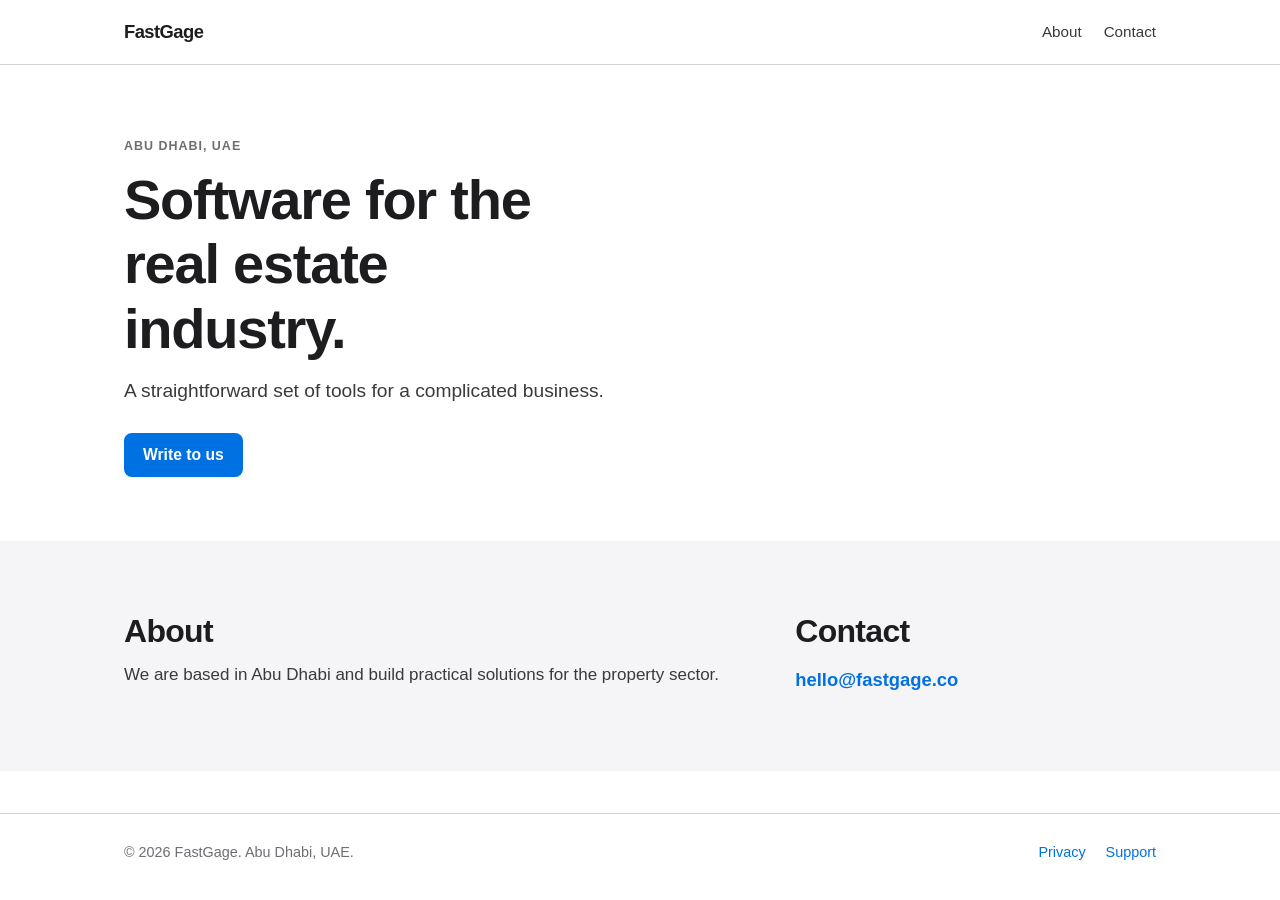
==== commit dda0bacb: "Revise the company homepage copy. The headline and About line no longer repeat each other, and Struc" ====
--- a/index.html
+++ b/index.html
@@ -4,7 +4,7 @@
   <meta charset="UTF-8">
   <meta name="viewport" content="width=device-width, initial-scale=1.0">
   <title>FastGage — software for the real estate industry</title>
-  <meta name="description" content="FastGage builds software tools for the real estate industry. Based in Abu Dhabi.">
+  <meta name="description" content="A straightforward set of tools for a complicated business. Based in Abu Dhabi.">
   <meta name="theme-color" content="#ffffff">
   <link rel="canonical" href="https://www.fastgage.co/">
 
@@ -12,10 +12,10 @@
   <meta property="og:site_name" content="FastGage">
   <meta property="og:url" content="https://www.fastgage.co/">
   <meta property="og:title" content="FastGage — software for the real estate industry">
-  <meta property="og:description" content="FastGage builds software tools for the real estate industry. Based in Abu Dhabi.">
+  <meta property="og:description" content="A straightforward set of tools for a complicated business. Based in Abu Dhabi.">
   <meta name="twitter:card" content="summary">
   <meta name="twitter:title" content="FastGage — software for the real estate industry">
-  <meta name="twitter:description" content="FastGage builds software tools for the real estate industry. Based in Abu Dhabi.">
+  <meta name="twitter:description" content="A straightforward set of tools for a complicated business. Based in Abu Dhabi.">
 
   <link rel="stylesheet" href="style.css">
 </head>
@@ -34,8 +34,8 @@
     <section class="hero">
       <div class="wrap">
         <p class="eyebrow">Abu Dhabi, UAE</p>
-        <h1>Software tools for the real estate industry.</h1>
-        <p class="lede">FastGage builds software tools for the real estate industry.</p>
+        <h1>Software for the real estate industry.</h1>
+        <p class="lede">A straightforward set of tools for a complicated business.</p>
         <div class="cta-row">
           <a class="btn btn-primary" href="mailto:hello@fastgage.co">Write to us</a>
         </div>
@@ -46,8 +46,7 @@
       <div class="wrap split">
         <div>
           <h2 id="about-heading">About</h2>
-          <p>FastGage is a software company in Abu Dhabi. We build software tools for the real estate industry.</p>
-          <p class="aside"><a href="structra/">Structra</a> is one of our tools.</p>
+          <p>We are based in Abu Dhabi and build practical solutions for the property sector.</p>
         </div>
         <div id="contact">
           <h2>Contact</h2>
--- a/style.css
+++ b/style.css
@@ -158,7 +158,6 @@
 
 .btn:focus-visible,
 .nav a:focus-visible,
-.aside a:focus-visible,
 .mail:focus-visible,
 .site-foot a:focus-visible,
 .site-bar a:focus-visible,
@@ -187,20 +186,6 @@
 
 .split p { max-width: 38rem; color: var(--ink-soft); }
 
-.split .aside {
-  margin: 18px 0 0;
-  font-size: 0.92rem;
-  color: var(--muted);
-}
-
-.split .aside a {
-  color: var(--ink);
-  font-weight: 600;
-  text-decoration: none;
-}
-
-.split .aside a:hover { text-decoration: underline; }
-
 .mail {
   display: inline-block;
   margin-top: 4px;
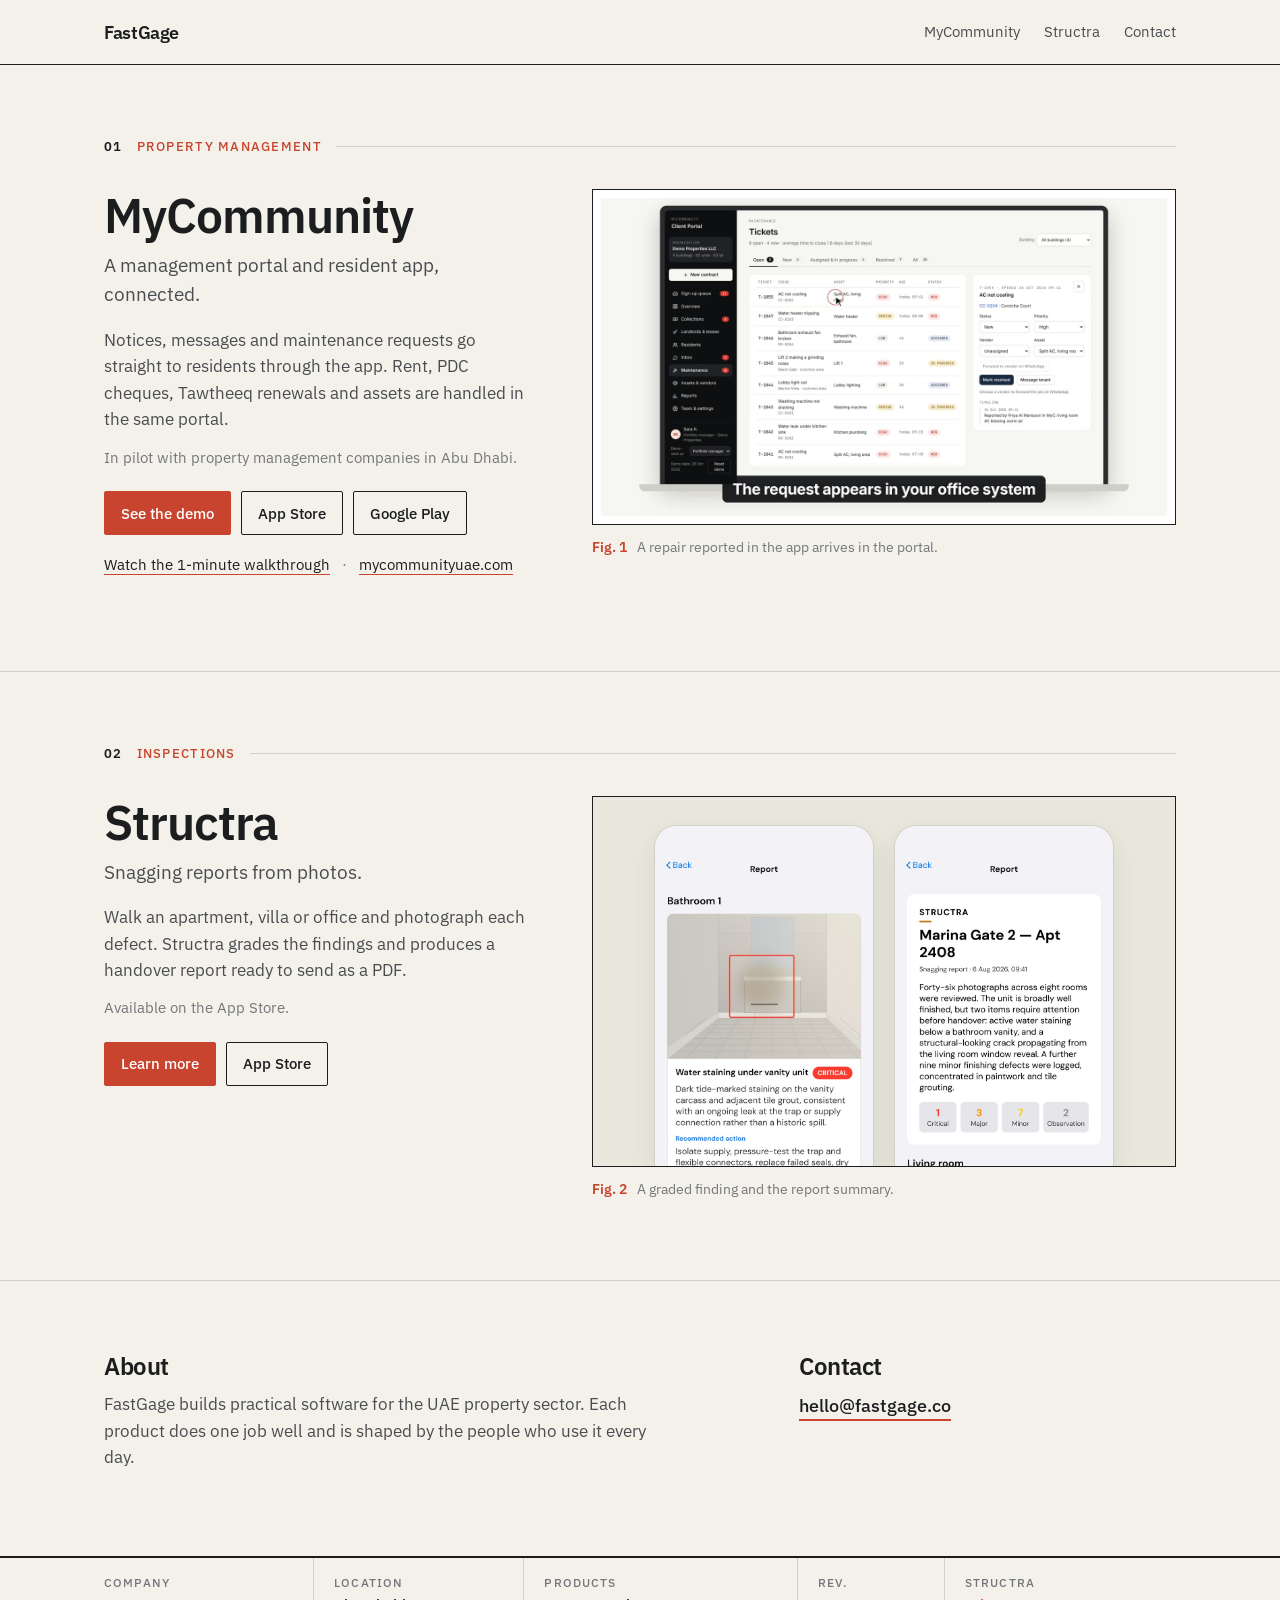
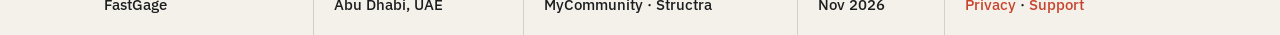
==== commit a491c1a8: "Redesign the homepage around MyCommunity and Structra. Drawing-sheet style: numbered product section" ====
--- a/index.html
+++ b/index.html
@@ -3,52 +3,100 @@
 <head>
   <meta charset="UTF-8">
   <meta name="viewport" content="width=device-width, initial-scale=1.0">
-  <title>FastGage — software for the real estate industry</title>
-  <meta name="description" content="A straightforward set of tools for a complicated business. Based in Abu Dhabi.">
-  <meta name="theme-color" content="#ffffff">
+  <title>FastGage — software for property operations</title>
+  <meta name="description" content="Focused software for property managers and inspectors in the UAE. Makers of MyCommunity and Structra.">
+  <meta name="theme-color" content="#F3F1EA">
   <link rel="canonical" href="https://www.fastgage.co/">
 
   <meta property="og:type" content="website">
   <meta property="og:site_name" content="FastGage">
   <meta property="og:url" content="https://www.fastgage.co/">
-  <meta property="og:title" content="FastGage — software for the real estate industry">
-  <meta property="og:description" content="A straightforward set of tools for a complicated business. Based in Abu Dhabi.">
+  <meta property="og:title" content="FastGage — software for property operations">
+  <meta property="og:description" content="Focused software for property managers and inspectors in the UAE. Makers of MyCommunity and Structra.">
   <meta name="twitter:card" content="summary">
-  <meta name="twitter:title" content="FastGage — software for the real estate industry">
-  <meta name="twitter:description" content="A straightforward set of tools for a complicated business. Based in Abu Dhabi.">
+  <meta name="twitter:title" content="FastGage — software for property operations">
+  <meta name="twitter:description" content="Focused software for property managers and inspectors in the UAE. Makers of MyCommunity and Structra.">
 
-  <link rel="stylesheet" href="style.css">
+  <link rel="preconnect" href="https://fonts.googleapis.com">
+  <link rel="preconnect" href="https://fonts.gstatic.com" crossorigin>
+  <link href="https://fonts.googleapis.com/css2?family=IBM+Plex+Sans:wght@400;500;600&display=swap" rel="stylesheet">
+  <link rel="stylesheet" href="home.css">
 </head>
 <body>
   <header class="nav">
     <div class="wrap nav-inner">
       <a class="logo" href="/">FastGage</a>
       <nav aria-label="Primary">
-        <a href="#about">About</a>
+        <a href="#mycommunity">MyCommunity</a>
+        <a href="#structra">Structra</a>
         <a href="#contact">Contact</a>
       </nav>
     </div>
   </header>
 
   <main>
-    <section class="hero">
+    <section class="product" id="mycommunity" aria-labelledby="myc-heading">
       <div class="wrap">
-        <p class="eyebrow">Abu Dhabi, UAE</p>
-        <h1>Software for the real estate industry.</h1>
-        <p class="lede">A straightforward set of tools for a complicated business.</p>
-        <div class="cta-row">
-          <a class="btn btn-primary" href="mailto:hello@fastgage.co">Write to us</a>
+        <p class="label"><span>01</span>Property management</p>
+        <div class="product-grid">
+          <div class="copy">
+            <h2 id="myc-heading">MyCommunity</h2>
+            <p class="line">A management portal and resident app, connected.</p>
+            <p>Notices, messages and maintenance requests go straight to residents through the app. Rent, PDC cheques, Tawtheeq renewals and assets are handled in the same portal.</p>
+            <p class="status">In pilot with property management companies in Abu Dhabi.</p>
+            <div class="actions">
+              <a class="btn btn-primary" href="https://demo.mycommunityuae.com" rel="noopener">See the demo</a>
+              <a class="btn" href="https://apps.apple.com/us/app/myc-res/id6772097989" rel="noopener">App Store</a>
+              <a class="btn" href="https://play.google.com/store/apps/details?id=com.mycommunityuae.app" rel="noopener">Google Play</a>
+            </div>
+            <p class="more">
+              <a href="assets/myc-walkthrough.mp4" data-video="assets/myc-walkthrough.mp4">Watch the 1-minute walkthrough</a>
+              <span aria-hidden="true">·</span>
+              <a href="https://mycommunityuae.com" rel="noopener">mycommunityuae.com</a>
+            </p>
+          </div>
+          <figure class="media">
+            <div class="frame">
+              <video src="assets/myc-loop.mp4" poster="assets/myc-poster.jpg" autoplay muted loop playsinline preload="metadata" aria-label="A resident reports a repair in the app and the request appears in the management portal."></video>
+            </div>
+            <figcaption><span>Fig. 1</span>A repair reported in the app arrives in the portal.</figcaption>
+          </figure>
         </div>
       </div>
     </section>
 
-    <section class="band" id="about" aria-labelledby="about-heading">
-      <div class="wrap split">
+    <section class="product" id="structra" aria-labelledby="str-heading">
+      <div class="wrap">
+        <p class="label"><span>02</span>Inspections</p>
+        <div class="product-grid">
+          <div class="copy">
+            <h2 id="str-heading">Structra</h2>
+            <p class="line">Snagging reports from photos.</p>
+            <p>Walk an apartment, villa or office and photograph each defect. Structra grades the findings and produces a handover report ready to send as a PDF.</p>
+            <p class="status">Available on the App Store.</p>
+            <div class="actions">
+              <a class="btn btn-primary" href="structra/">Learn more</a>
+              <a class="btn" href="https://apps.apple.com/in/app/structra-inspect/id6795109088" rel="noopener">App Store</a>
+            </div>
+          </div>
+          <figure class="media">
+            <div class="frame phones">
+              <img src="structra/assets/screen-findings.jpg" alt="A graded finding: water staining under a vanity unit, marked critical, with the defect boxed on the photo." width="645" height="1398" loading="lazy">
+              <img src="structra/assets/screen-report.jpg" alt="Report summary for an apartment with findings counted by severity." width="645" height="1398" loading="lazy">
+            </div>
+            <figcaption><span>Fig. 2</span>A graded finding and the report summary.</figcaption>
+          </figure>
+        </div>
+      </div>
+    </section>
+
+    <section class="about" id="contact" aria-labelledby="about-heading">
+      <div class="wrap about-grid">
         <div>
           <h2 id="about-heading">About</h2>
-          <p>We are based in Abu Dhabi and build practical solutions for the property sector.</p>
+          <p>FastGage builds practical software for the UAE property sector. Each product does one job well and is shaped by the people who use it every day.</p>
         </div>
-        <div id="contact">
+        <div>
           <h2>Contact</h2>
           <a class="mail" href="mailto:hello@fastgage.co">hello@fastgage.co</a>
         </div>
@@ -56,14 +104,39 @@
     </section>
   </main>
 
-  <footer class="site-foot">
-    <div class="wrap foot-inner">
-      <p>&copy; 2026 FastGage. Abu Dhabi, UAE.</p>
-      <nav aria-label="Footer">
-        <a href="structra/privacy/">Privacy</a>
-        <a href="structra/support/">Support</a>
-      </nav>
+  <footer class="titleblock">
+    <div class="wrap tb-grid">
+      <div><span>Company</span>FastGage</div>
+      <div><span>Location</span>Abu Dhabi, UAE</div>
+      <div><span>Products</span>MyCommunity · Structra</div>
+      <div><span>Rev.</span>Nov 2026</div>
+      <div class="tb-links"><span>Structra</span><a href="structra/privacy/">Privacy</a> · <a href="structra/support/">Support</a></div>
     </div>
   </footer>
+
+  <dialog class="player" id="player" aria-label="MyCommunity walkthrough">
+    <button class="close" type="button" aria-label="Close">&times;</button>
+    <video controls playsinline preload="none"></video>
+  </dialog>
+
+  <script>
+    (function () {
+      var d = document.getElementById('player');
+      if (!d || typeof d.showModal !== 'function') return;
+      var v = d.querySelector('video');
+      document.querySelectorAll('[data-video]').forEach(function (a) {
+        a.addEventListener('click', function (e) {
+          e.preventDefault();
+          v.src = a.getAttribute('data-video');
+          d.showModal();
+          v.play().catch(function () {});
+        });
+      });
+      function shut() { v.pause(); d.close(); }
+      d.querySelector('.close').addEventListener('click', shut);
+      d.addEventListener('click', function (e) { if (e.target === d) shut(); });
+      d.addEventListener('close', function () { v.pause(); });
+    })();
+  </script>
 </body>
 </html>
--- a/home.css
+++ b/home.css
@@ -0,0 +1,154 @@
+:root {
+  --paper: #F3F1EA;
+  --paper-2: #EAE7DD;
+  --ink: #1B1D1F;
+  --soft: #4A4D50;
+  --muted: #74777A;
+  --line: #D3D0C6;
+  --red: #C8442E;
+  --red-dark: #A93722;
+  --max: 1120px;
+  --sans: "IBM Plex Sans", -apple-system, BlinkMacSystemFont, "Segoe UI", Helvetica, Arial, sans-serif;
+}
+
+* { box-sizing: border-box; }
+html { scroll-behavior: smooth; }
+
+body {
+  margin: 0;
+  background: var(--paper);
+  color: var(--ink);
+  font-family: var(--sans);
+  font-size: 17px;
+  line-height: 1.55;
+  -webkit-font-smoothing: antialiased;
+}
+
+a { color: inherit; }
+img, video { display: block; max-width: 100%; }
+p { margin: 0 0 14px; }
+h2 { margin: 0; font-weight: 600; letter-spacing: -0.02em; line-height: 1.1; }
+
+.wrap { max-width: var(--max); margin: 0 auto; padding: 0 24px; }
+
+/* header */
+.nav {
+  position: sticky; top: 0; z-index: 10;
+  background: rgba(243, 241, 234, 0.92);
+  backdrop-filter: blur(12px); -webkit-backdrop-filter: blur(12px);
+  border-bottom: 1px solid var(--ink);
+}
+.nav-inner { display: flex; align-items: center; justify-content: space-between; gap: 20px; min-height: 64px; }
+.logo { font-weight: 600; font-size: 1.15rem; letter-spacing: -0.02em; text-decoration: none; }
+.nav nav { display: flex; gap: 24px; }
+.nav nav a { text-decoration: none; font-size: 0.95rem; color: var(--soft); }
+.nav nav a:hover { color: var(--ink); }
+
+/* product sections */
+.product { padding: 72px 0 80px; border-bottom: 1px solid var(--line); scroll-margin-top: 64px; }
+
+.label {
+  display: flex; align-items: center; gap: 14px;
+  margin: 0 0 32px;
+  font-size: 0.8rem; font-weight: 500; letter-spacing: 0.1em; text-transform: uppercase;
+  color: var(--red);
+}
+.label span { color: var(--ink); font-weight: 600; }
+.label::after { content: ""; flex: 1; height: 1px; background: var(--line); }
+
+.product-grid { display: grid; gap: 40px; align-items: start; }
+
+.copy h2 { font-size: clamp(2.2rem, 4.5vw, 3rem); margin-bottom: 8px; }
+.copy .line { font-size: 1.2rem; margin-bottom: 18px; }
+.copy p { color: var(--soft); max-width: 34rem; }
+.copy .status { font-size: 0.92rem; color: var(--muted); margin-top: 6px; }
+
+.actions { display: flex; flex-wrap: wrap; gap: 10px; margin-top: 22px; }
+
+.btn {
+  display: inline-flex; align-items: center; min-height: 44px; padding: 0 16px;
+  border: 1px solid var(--ink); border-radius: 2px;
+  font-size: 0.95rem; font-weight: 500; text-decoration: none; color: var(--ink);
+  background: transparent;
+}
+.btn:hover { background: var(--paper-2); }
+.btn-primary { background: var(--red); border-color: var(--red); color: #fff; }
+.btn-primary:hover { background: var(--red-dark); border-color: var(--red-dark); }
+
+.more { margin-top: 18px; font-size: 0.95rem; color: var(--muted) !important; }
+.more a { color: var(--ink); text-decoration: underline; text-decoration-color: var(--red); text-underline-offset: 4px; }
+.more a:hover { color: var(--red); }
+.more span { margin: 0 8px; }
+
+/* figures */
+.media { margin: 0; }
+.frame { border: 1px solid var(--ink); background: #fff; padding: 8px; }
+.frame video { width: 100%; aspect-ratio: 16 / 9; object-fit: cover; background: var(--paper-2); }
+.frame.phones {
+  display: flex; justify-content: center; gap: 20px;
+  padding: 28px 20px 0; background: var(--paper-2); overflow: hidden;
+}
+.frame.phones img {
+  width: min(42%, 220px); height: auto;
+  border-radius: 22px 22px 0 0; border: 1px solid var(--line); border-bottom: 0;
+  box-shadow: 0 10px 30px rgba(27, 29, 31, 0.08);
+  aspect-ratio: 645 / 1000; object-fit: cover; object-position: top;
+}
+figcaption { margin-top: 12px; font-size: 0.85rem; color: var(--muted); }
+figcaption span { color: var(--red); font-weight: 600; margin-right: 10px; }
+
+/* about / contact */
+.about { padding: 72px 0; scroll-margin-top: 64px; }
+.about-grid { display: grid; gap: 36px; }
+.about h2 { font-size: 1.5rem; margin-bottom: 12px; }
+.about p { color: var(--soft); max-width: 36rem; }
+.mail { font-size: 1.15rem; font-weight: 500; text-decoration: none; border-bottom: 2px solid var(--red); padding-bottom: 2px; }
+.mail:hover { color: var(--red); }
+
+/* footer as drawing title block */
+.titleblock { border-top: 2px solid var(--ink); background: var(--paper); }
+.tb-grid { display: grid; grid-template-columns: repeat(2, 1fr); }
+.tb-grid > div {
+  padding: 14px 24px 16px; font-size: 0.92rem; font-weight: 500;
+  border-bottom: 1px solid var(--line);
+}
+.tb-grid span {
+  display: block; margin-bottom: 2px;
+  font-size: 0.72rem; font-weight: 500; letter-spacing: 0.1em; text-transform: uppercase; color: var(--muted);
+}
+.tb-links a { text-decoration: none; color: var(--red); }
+.tb-links a:hover { text-decoration: underline; }
+
+/* video player */
+.player { border: 0; padding: 0; background: #000; width: min(960px, 92vw); max-width: none; }
+.player::backdrop { background: rgba(27, 29, 31, 0.8); }
+.player video { width: 100%; height: auto; }
+.player .close {
+  position: absolute; top: 6px; right: 8px; z-index: 2;
+  width: 40px; height: 40px; border: 0; border-radius: 2px;
+  background: rgba(0, 0, 0, 0.55); color: #fff; font-size: 1.6rem; line-height: 1; cursor: pointer;
+}
+
+:focus-visible { outline: 2px solid var(--red); outline-offset: 3px; }
+
+@media (min-width: 860px) {
+  .product-grid { grid-template-columns: 0.85fr 1.15fr; gap: 56px; }
+  .about-grid { grid-template-columns: 1.4fr 0.8fr; }
+  .tb-grid { grid-template-columns: 1fr 1fr 1.3fr 0.7fr 1.1fr; }
+  .tb-grid > div { border-bottom: 0; border-right: 1px solid var(--line); padding: 16px 20px 18px; }
+  .tb-grid > div:first-child { padding-left: 0; }
+  .tb-grid > div:last-child { border-right: 0; }
+}
+
+@media (max-width: 640px) {
+  .nav nav { gap: 16px; }
+  .nav nav a { font-size: 0.88rem; }
+  .product { padding: 48px 0 56px; }
+  .label { margin-bottom: 22px; }
+  .tb-grid { padding: 0; }
+  .tb-grid > div { padding: 12px 24px 14px; }
+}
+
+@media (prefers-reduced-motion: reduce) {
+  html { scroll-behavior: auto; }
+}
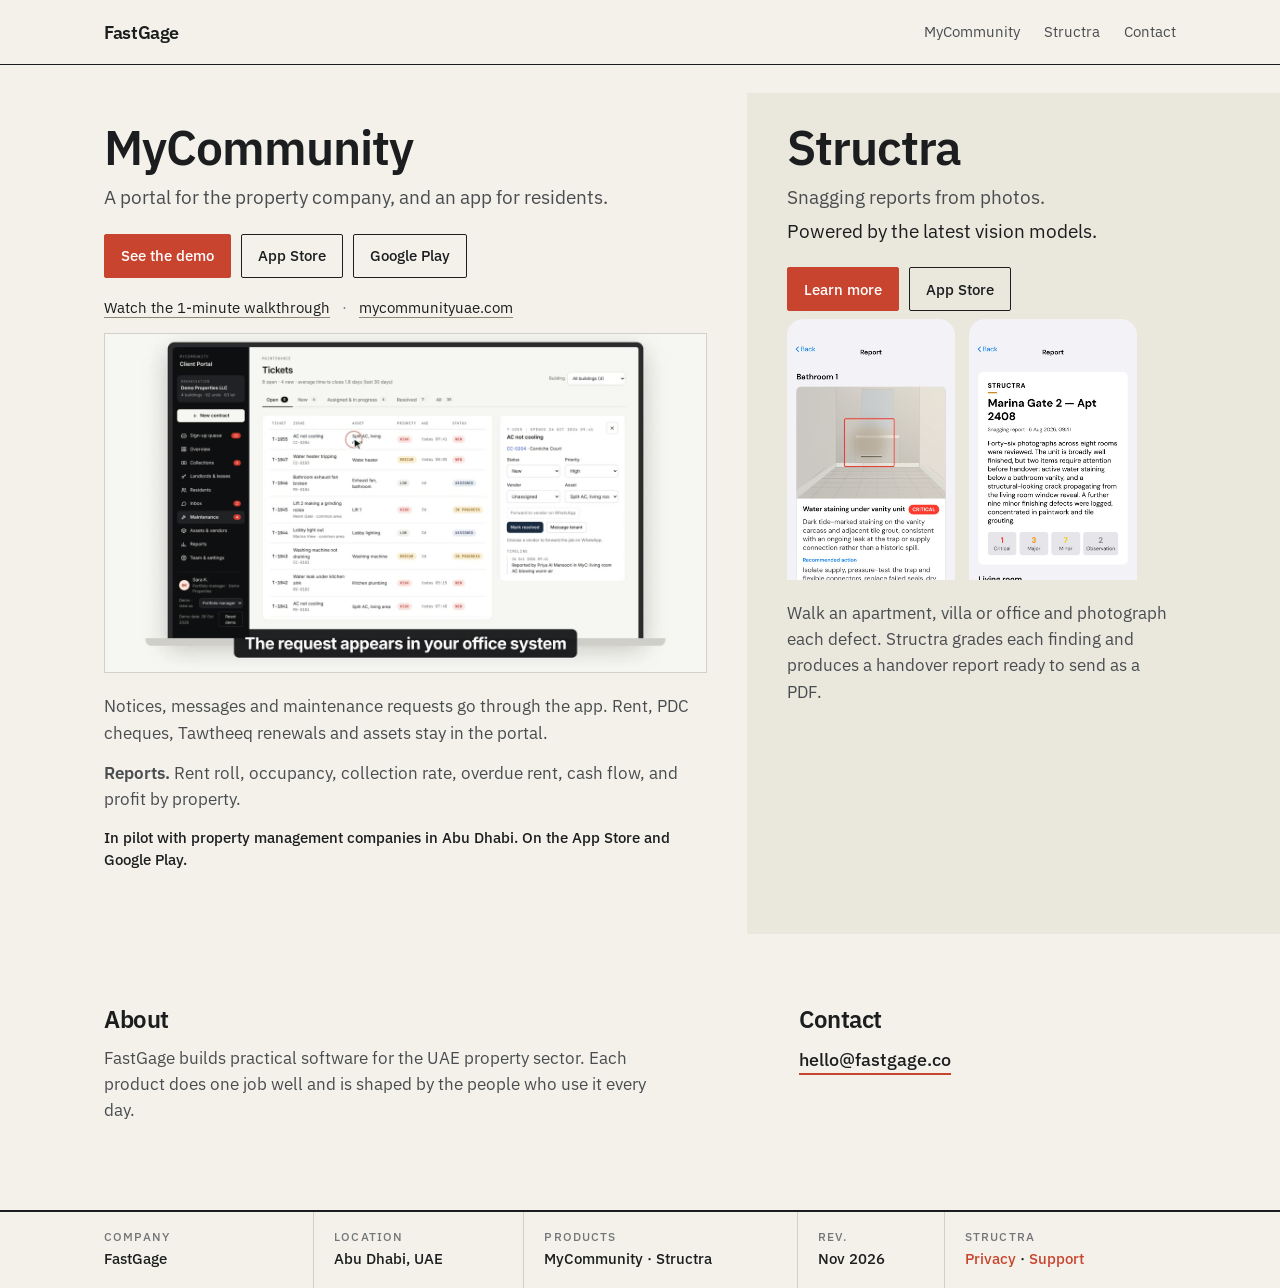
==== commit 9958b3d7: "Put MyCommunity and Structra side by side, with line-drawn buildings in the margins. Co-Authored-By:" ====
--- a/index.html
+++ b/index.html
@@ -21,6 +21,106 @@
   <link rel="preconnect" href="https://fonts.gstatic.com" crossorigin>
   <link href="https://fonts.googleapis.com/css2?family=IBM+Plex+Sans:wght@400;500;600&display=swap" rel="stylesheet">
   <link rel="stylesheet" href="home.css">
+  <style>
+    .pair {
+      display: grid;
+      align-items: stretch;
+      margin-top: 28px;
+    }
+    .pair .product {
+      padding: 28px 0 48px;
+      border-bottom: 0;
+      min-width: 0;
+    }
+    #structra { background: var(--paper-2); }
+    .pair .media { margin: 8px 0 20px; }
+    .pair .frame { border: 0; background: transparent; padding: 0; }
+    .pair .frame.phones {
+      justify-content: flex-start;
+      gap: 14px;
+      padding: 0;
+      background: transparent;
+      overflow: hidden;
+    }
+    .pair .frame.phones img {
+      width: min(46%, 168px);
+      border: 0;
+      border-radius: 16px 16px 0 0;
+      box-shadow: none;
+    }
+    .pair .copy .vision {
+      color: var(--ink);
+      font-weight: 500;
+      margin-bottom: 0;
+    }
+    #structra .line { margin-bottom: 4px; }
+    .pair .copy p { max-width: none; }
+
+    .reports { color: var(--ink); margin-top: 2px; }
+    .reports b { font-weight: 600; }
+
+    #mycommunity .status {
+      color: var(--ink);
+      font-weight: 500;
+      margin-top: 8px;
+    }
+
+    @media (min-width: 860px) {
+      .pair { grid-template-columns: 1.5fr 1fr; }
+      #mycommunity { padding-right: 40px; }
+      #structra { padding-left: 40px; }
+    }
+
+    @media (max-width: 859px) {
+      .pair { margin-top: 8px; }
+      #structra { margin-top: 8px; }
+    }
+
+    .stage { position: relative; z-index: 0; }
+    :root { --draw: #8C877A; }
+
+    /* Red stays on buttons and one arc per side; links underline in warm grey. */
+    .more a { text-decoration-color: var(--draw); }
+    .pair .copy .vision { font-weight: 400; }
+
+    /* The loop's own background is lighter than the page, so frame it on purpose. */
+    #mycommunity .frame { border: 1px solid var(--line); background: #F6F7F2; }
+    #mycommunity .frame video { background: #F6F7F2; }
+
+    .field, .skyline { display: none; pointer-events: none; }
+    @media (min-width: 860px) {
+      .field {
+        display: block;
+        position: absolute;
+        z-index: -1;
+        top: 0;
+        right: 0;
+        bottom: 0;
+        left: calc((100% - min(100%, 1120px)) / 2 + 24px + (min(100%, 1120px) - 48px) * 0.6);
+        background: var(--paper-2);
+      }
+    }
+    /* Line-drawn elevations and construction arcs in the side margins. */
+    .skyline { fill: none; stroke-width: 1; stroke-linecap: round; }
+    .skyline * { vector-effect: non-scaling-stroke; }
+    .skyline .bldg { stroke: var(--draw); stroke-width: 1.5; }
+    .skyline .floors { stroke: var(--draw); opacity: 0.5; }
+    .skyline .arc { stroke: var(--draw); opacity: 0.7; }
+    .skyline .arc.dash { stroke-dasharray: 2 6; }
+    .skyline .arc.red { stroke: var(--red); opacity: 0.6; }
+    @media (min-width: 1440px) {
+      .skyline {
+        display: block;
+        position: absolute;
+        z-index: -1;
+        top: 0;
+        width: min(calc((100% - var(--max)) / 2), 340px);
+        height: 100%;
+      }
+      .skyline.left { right: calc(50% + var(--max) / 2); }
+      .skyline.right { left: calc(50% + var(--max) / 2); }
+    }
+  </style>
 </head>
 <body>
   <header class="nav">
@@ -34,61 +134,73 @@
     </div>
   </header>
 
-  <main>
-    <section class="product" id="mycommunity" aria-labelledby="myc-heading">
-      <div class="wrap">
-        <p class="label"><span>01</span>Property management</p>
-        <div class="product-grid">
-          <div class="copy">
-            <h2 id="myc-heading">MyCommunity</h2>
-            <p class="line">A management portal and resident app, connected.</p>
-            <p>Notices, messages and maintenance requests go straight to residents through the app. Rent, PDC cheques, Tawtheeq renewals and assets are handled in the same portal.</p>
-            <p class="status">In pilot with property management companies in Abu Dhabi.</p>
-            <div class="actions">
-              <a class="btn btn-primary" href="https://demo.mycommunityuae.com" rel="noopener">See the demo</a>
-              <a class="btn" href="https://apps.apple.com/us/app/myc-res/id6772097989" rel="noopener">App Store</a>
-              <a class="btn" href="https://play.google.com/store/apps/details?id=com.mycommunityuae.app" rel="noopener">Google Play</a>
-            </div>
-            <p class="more">
-              <a href="assets/myc-walkthrough.mp4" data-video="assets/myc-walkthrough.mp4">Watch the 1-minute walkthrough</a>
-              <span aria-hidden="true">·</span>
-              <a href="https://mycommunityuae.com" rel="noopener">mycommunityuae.com</a>
-            </p>
-          </div>
-          <figure class="media">
-            <div class="frame">
-              <video src="assets/myc-loop.mp4" poster="assets/myc-poster.jpg" autoplay muted loop playsinline preload="metadata" aria-label="A resident reports a repair in the app and the request appears in the management portal."></video>
-            </div>
-            <figcaption><span>Fig. 1</span>A repair reported in the app arrives in the portal.</figcaption>
-          </figure>
-        </div>
-      </div>
-    </section>
-
-    <section class="product" id="structra" aria-labelledby="str-heading">
-      <div class="wrap">
-        <p class="label"><span>02</span>Inspections</p>
-        <div class="product-grid">
-          <div class="copy">
-            <h2 id="str-heading">Structra</h2>
-            <p class="line">Snagging reports from photos.</p>
-            <p>Walk an apartment, villa or office and photograph each defect. Structra grades the findings and produces a handover report ready to send as a PDF.</p>
-            <p class="status">Available on the App Store.</p>
-            <div class="actions">
-              <a class="btn btn-primary" href="structra/">Learn more</a>
-              <a class="btn" href="https://apps.apple.com/in/app/structra-inspect/id6795109088" rel="noopener">App Store</a>
-            </div>
-          </div>
-          <figure class="media">
-            <div class="frame phones">
-              <img src="structra/assets/screen-findings.jpg" alt="A graded finding: water staining under a vanity unit, marked critical, with the defect boxed on the photo." width="645" height="1398" loading="lazy">
-              <img src="structra/assets/screen-report.jpg" alt="Report summary for an apartment with findings counted by severity." width="645" height="1398" loading="lazy">
-            </div>
-            <figcaption><span>Fig. 2</span>A graded finding and the report summary.</figcaption>
-          </figure>
-        </div>
-      </div>
-    </section>
+  <main id="top">
+    <div class="stage">
+    <div class="field" aria-hidden="true"></div>
+    <svg class="skyline left" viewBox="0 0 300 900" preserveAspectRatio="xMaxYMax meet" aria-hidden="true">
+      <path class="arc dash" d="M10 860A290 290 0 0 1 300 570"/>
+      <path class="arc" d="M-80 860A380 380 0 0 1 300 480"/>
+      <path class="arc red" d="M-170 860A470 470 0 0 1 300 390"/>
+      <path class="floors" d="M100 300V860M130 300V860M70 330H160M70 360H160M70 390H160M70 420H160M70 450H160M70 480H160M70 510H160M70 540H160M70 570H160M70 600H160M70 630H160M70 660H160M70 690H160M70 720H160M70 750H160M70 780H160M70 810H160M70 840H160M160 630H250M160 660H250M160 690H250M160 720H250M160 750H250M160 780H250M160 810H250M160 840H250M190 600V860M220 600V860M20 750H70M20 780H70M20 810H70"/>
+      <path class="bldg" d="M70 860V300H85V250H145V300H160V860M115 250V170M160 860V600H250V860M70 860V720H20V860M0 860H300"/>
+    </svg>
+    <svg class="skyline right" viewBox="0 0 300 900" preserveAspectRatio="xMinYMax meet" aria-hidden="true">
+      <path class="arc dash" d="M0 500A360 360 0 0 1 360 860"/>
+      <path class="arc" d="M0 420A440 440 0 0 1 440 860"/>
+      <path class="arc red" d="M0 340A520 520 0 0 1 520 860"/>
+      <path class="floors" d="M185 380V860M150 410H220M150 440H220M150 470H220M150 500H220M150 530H220M150 560H220M150 590H220M150 620H220M150 650H220M150 680H220M150 710H220M150 740H220M150 770H220M150 800H220M150 830H220M220 590H285M220 620H285M220 650H285M220 680H285M220 710H285M220 740H285M220 770H285M220 800H285M220 830H285M242 560V860M263 560V860M90 790H150"/>
+      <path class="bldg" d="M150 860V380H162V358H208V380H220V860M174 358V340H196V358M220 860V560H285V860M150 860V760H90V860M105 860V820A15 15 0 0 1 135 820V860M0 860H300"/>
+    </svg>
+    <div class="wrap pair">
+      <section class="product" id="mycommunity" aria-labelledby="myc-heading">
+        <div class="copy">
+          <h2 id="myc-heading">MyCommunity</h2>
+          <p class="line">A portal for the property company, and an app for residents.</p>
+          <div class="actions">
+            <a class="btn btn-primary" href="https://demo.mycommunityuae.com" rel="noopener">See the demo</a>
+            <a class="btn" href="https://apps.apple.com/us/app/myc-res/id6772097989" rel="noopener">App Store</a>
+            <a class="btn" href="https://play.google.com/store/apps/details?id=com.mycommunityuae.app" rel="noopener">Google Play</a>
+          </div>
+          <p class="more">
+            <a href="assets/myc-walkthrough.mp4" data-video="assets/myc-walkthrough.mp4">Watch the 1-minute walkthrough</a>
+            <span aria-hidden="true">·</span>
+            <a href="https://mycommunityuae.com" rel="noopener">mycommunityuae.com</a>
+          </p>
+        </div>
+        <figure class="media">
+          <div class="frame">
+            <video src="assets/myc-loop.mp4" poster="assets/myc-poster.jpg" autoplay muted loop playsinline preload="metadata" aria-label="A resident reports a repair in the app and the request appears in the management portal."></video>
+          </div>
+        </figure>
+        <div class="copy">
+          <p>Notices, messages and maintenance requests go through the app. Rent, PDC cheques, Tawtheeq renewals and assets stay in the portal.</p>
+          <p class="reports"><b>Reports.</b> Rent roll, occupancy, collection rate, overdue rent, cash flow, and profit by property.</p>
+          <p class="status">In pilot with property management companies in Abu Dhabi. On the App Store and Google Play.</p>
+        </div>
+      </section>
+
+      <section class="product" id="structra" aria-labelledby="str-heading">
+        <div class="copy">
+          <h2 id="str-heading">Structra</h2>
+          <p class="line">Snagging reports from photos.</p>
+          <p class="line vision">Powered by the latest vision models.</p>
+          <div class="actions">
+            <a class="btn btn-primary" href="structra/">Learn more</a>
+            <a class="btn" href="https://apps.apple.com/in/app/structra-inspect/id6795109088" rel="noopener">App Store</a>
+          </div>
+        </div>
+        <figure class="media">
+          <div class="frame phones">
+            <img src="structra/assets/screen-findings.jpg" alt="A graded finding: water staining under a vanity unit, marked critical, with the defect boxed on the photo." width="645" height="1398" loading="lazy">
+            <img src="structra/assets/screen-report.jpg" alt="Report summary for an apartment with findings counted by severity." width="645" height="1398" loading="lazy">
+          </div>
+        </figure>
+        <div class="copy">
+          <p>Walk an apartment, villa or office and photograph each defect. Structra grades each finding and produces a handover report ready to send as a PDF.</p>
+        </div>
+      </section>
+    </div>
+    </div>
 
     <section class="about" id="contact" aria-labelledby="about-heading">
       <div class="wrap about-grid">
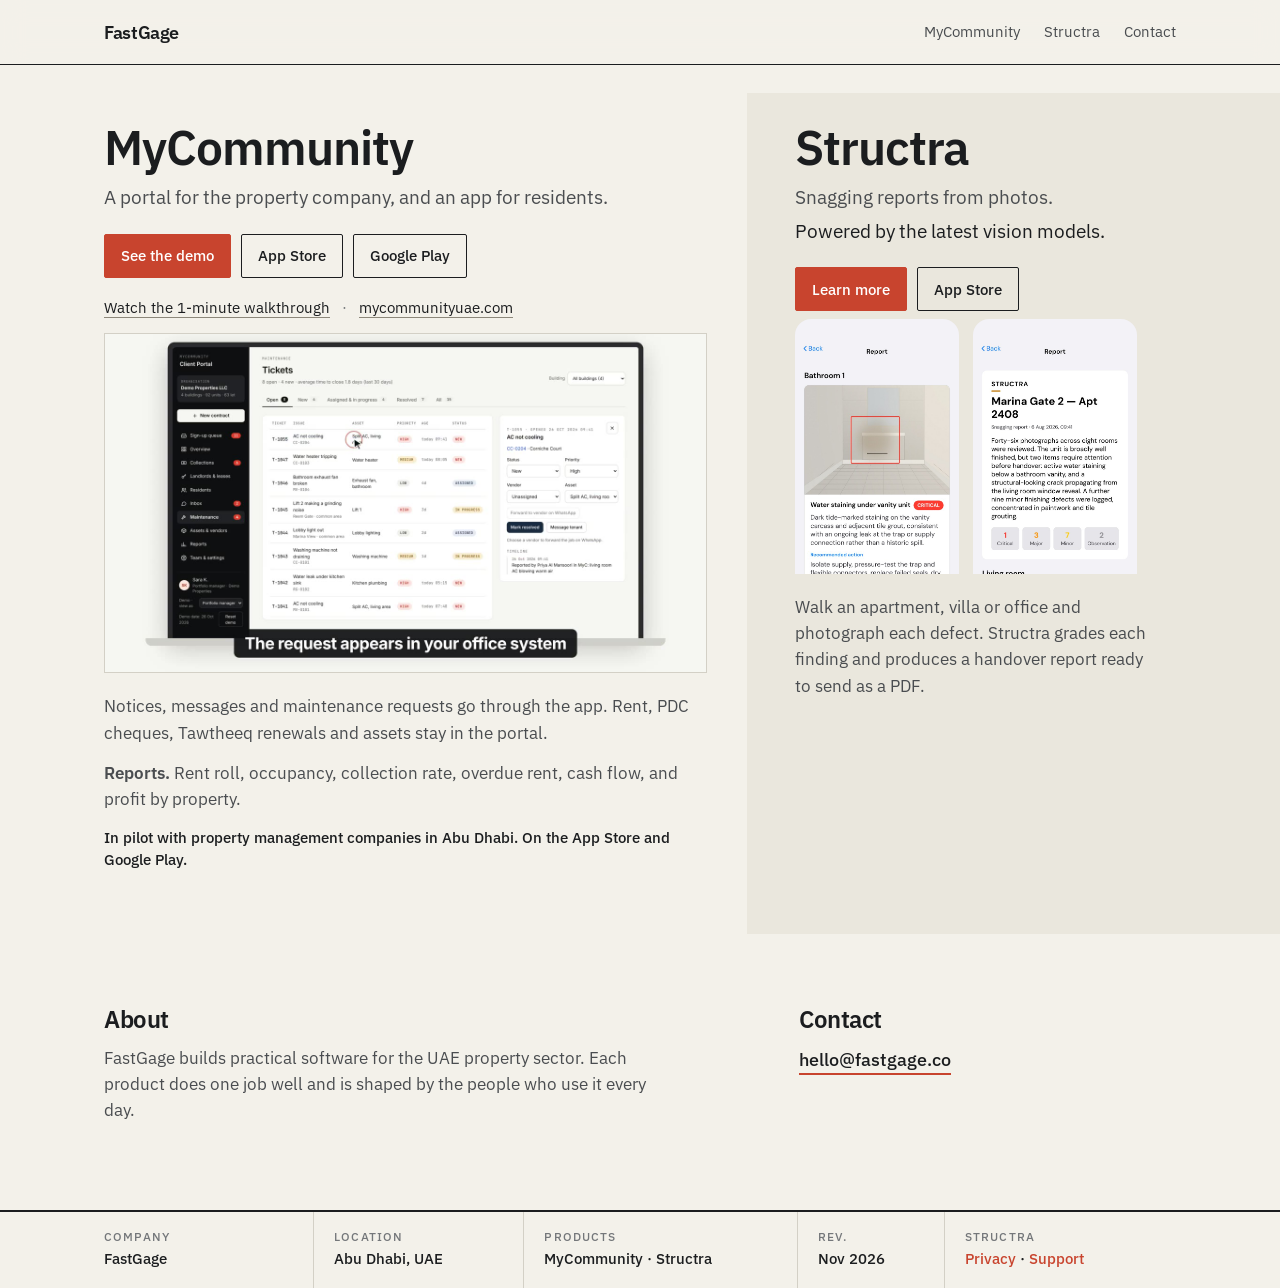
==== commit 86c0e773: "Give the Structra box inner padding on desktop and mobile. Co-Authored-By: Claude Opus 5.5 <noreply@" ====
--- a/index.html
+++ b/index.html
@@ -68,12 +68,12 @@
     @media (min-width: 860px) {
       .pair { grid-template-columns: 1.5fr 1fr; }
       #mycommunity { padding-right: 40px; }
-      #structra { padding-left: 40px; }
+      #structra { padding: 28px 24px 48px 48px; }
     }
 
     @media (max-width: 859px) {
       .pair { margin-top: 8px; }
-      #structra { margin-top: 8px; }
+      #structra { margin: 16px -24px 0; padding: 36px 24px 44px; }
     }
 
     .stage { position: relative; z-index: 0; }
